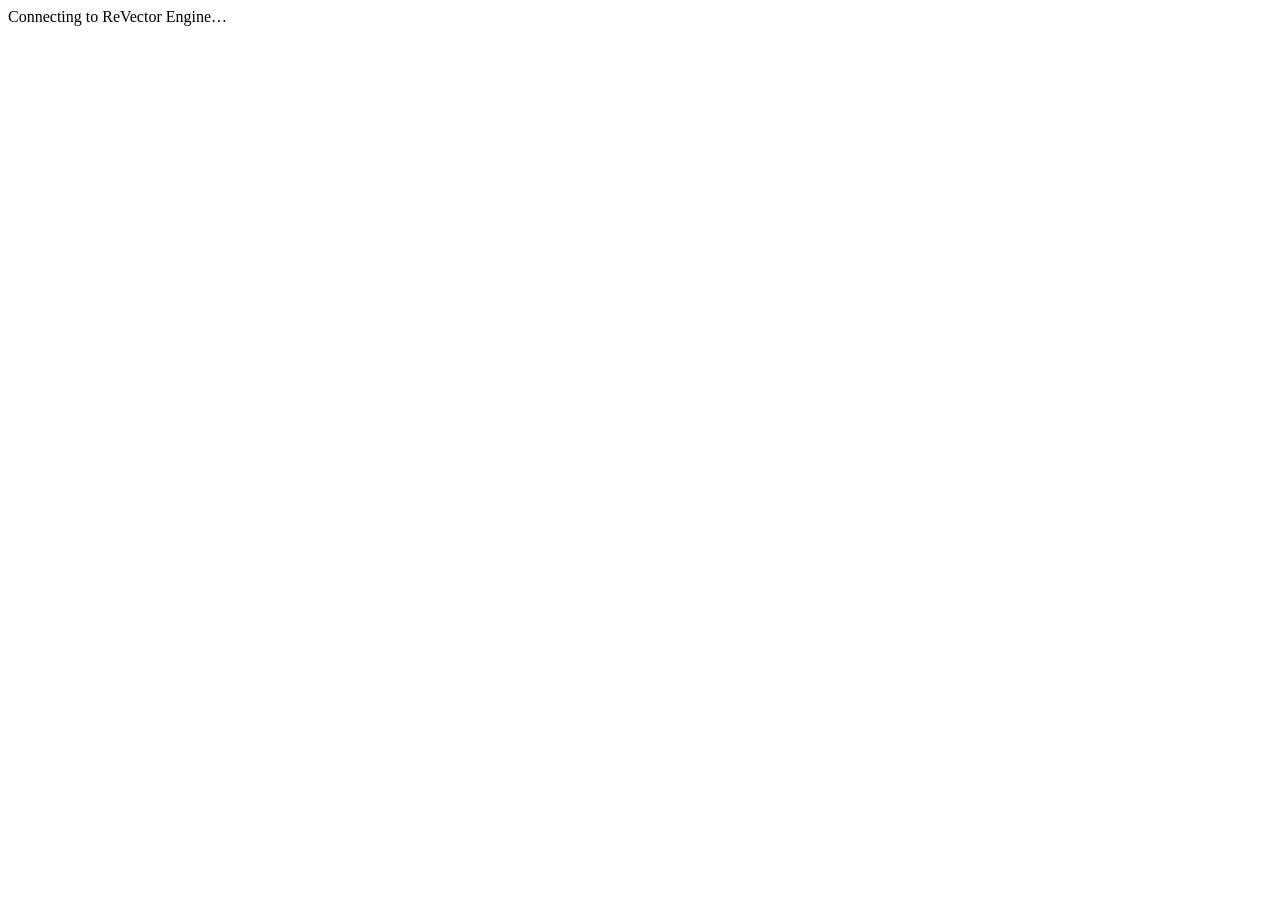
==== app/web/index.html @ 9478a1e2 "Add tested ReVector web workspace, deterministic engine and calibrated vector exports" ====
<!doctype html>
<html lang="en">
  <head>
    <meta charset="utf-8" />
    <meta name="viewport" content="width=device-width,initial-scale=1" />
    <meta name="theme-color" content="#6d3dee" />
    <title>ReVector — Production Workspace</title>
    <link rel="icon" href="/assets/mark.svg" type="image/svg+xml" />
    <link rel="stylesheet" href="/workspace.css" />
    <script type="module" src="/workspace.js"></script>
  </head>
  <body>
    <div id="app"><div class="boot">Connecting to ReVector Engine…</div></div>
    <input
      id="file-input"
      type="file"
      accept="image/jpeg,image/png,image/webp"
      hidden
    />
    <dialog id="report-dialog">
      <header>
        <h2>Vector validation report</h2>
        <button id="close-report" class="icon-button" aria-label="Close report">
          ×
        </button>
      </header>
      <div id="report-content"></div>
    </dialog>
    <div id="toast" role="status" aria-live="polite"></div>
  </body>
</html>
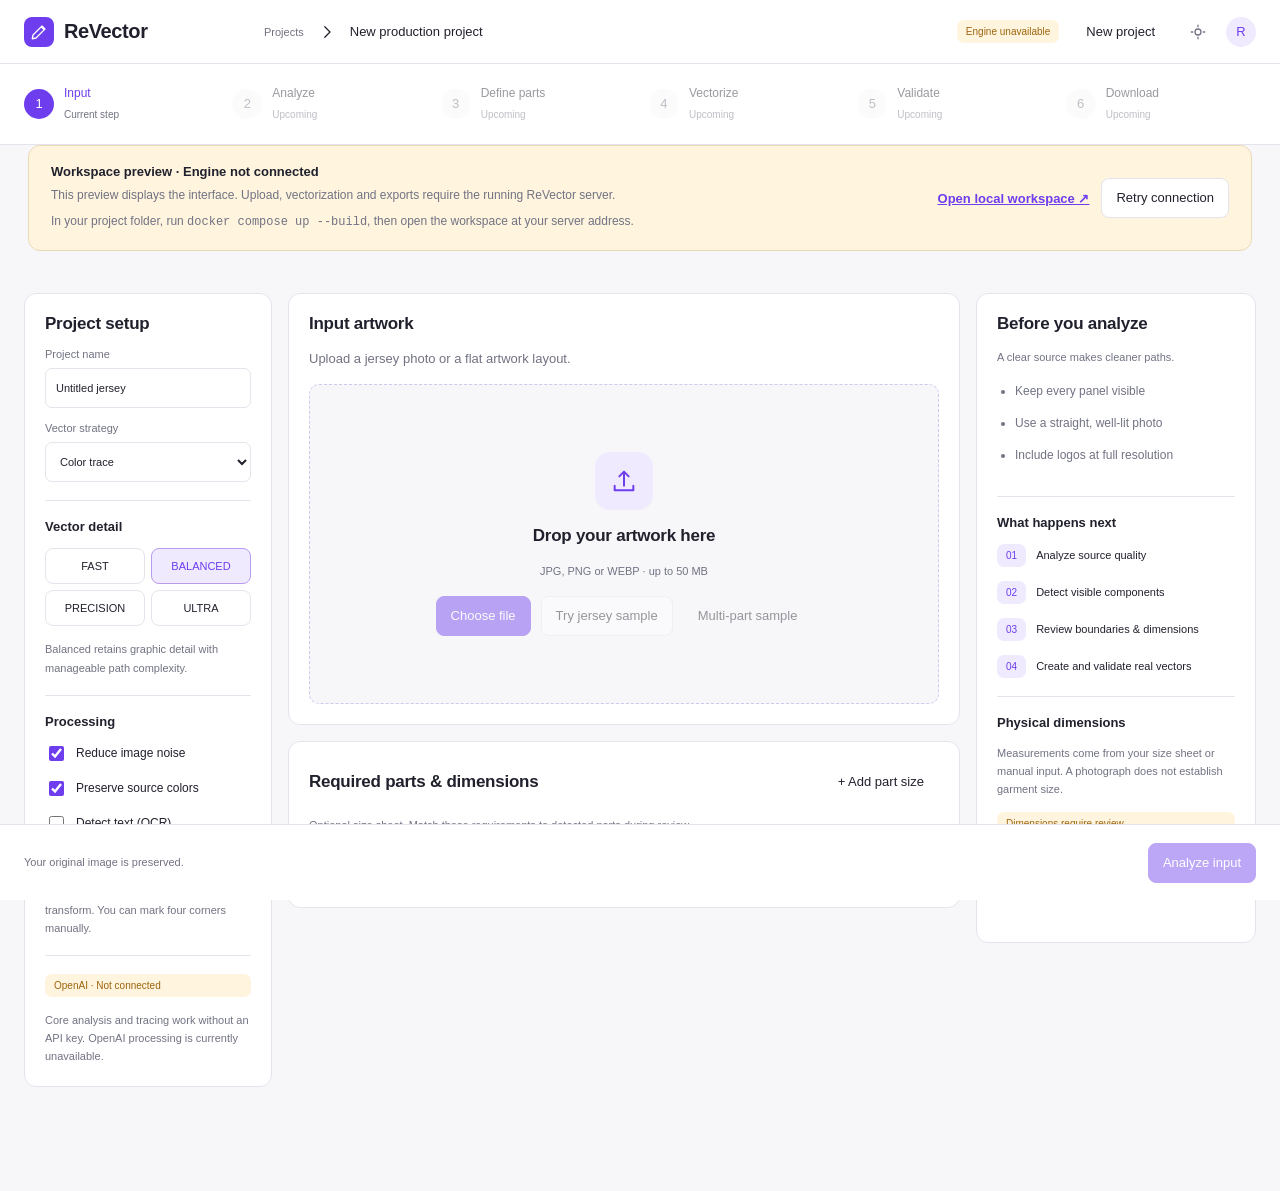
==== commit 015363c7: "Fix standalone HTML preview loading and engine connection recovery" ====
--- a/app/web/index.html
+++ b/app/web/index.html
@@ -5,12 +5,1125 @@
     <meta name="viewport" content="width=device-width,initial-scale=1" />
     <meta name="theme-color" content="#6d3dee" />
     <title>ReVector — Production Workspace</title>
-    <link rel="icon" href="/assets/mark.svg" type="image/svg+xml" />
-    <link rel="stylesheet" href="/workspace.css" />
-    <script type="module" src="/workspace.js"></script>
+    <link rel="icon" href="[data-uri]" type="image/svg+xml" />
+    <style>
+/* System fallback keeps the workspace functional without third-party network requests. */
+@font-face {
+  font-family: Inter;
+  src: local("Inter");
+  font-style: normal;
+  font-weight: 100 900;
+  font-display: swap;
+}
+
+:root {
+  --brand: #6d3dee;
+  --brand-soft: #f0eaff;
+  --ink: #20212d;
+  --muted: #717383;
+  --surface: #f7f7fa;
+  --canvas: #f0f0f5;
+  --border: #e4e4ed;
+  --green: #16815b;
+  --green-soft: #e8f6ee;
+  --amber: #9d650f;
+  --amber-soft: #fff4dd;
+  --red: #b9374b;
+}
+* {
+  box-sizing: border-box;
+}
+body {
+  margin: 0;
+  background: var(--surface);
+  color: var(--ink);
+  font-family: Inter, Arial, sans-serif;
+  font-size: 13px;
+}
+button,
+input,
+select {
+  font: inherit;
+}
+button {
+  cursor: pointer;
+}
+button:disabled {
+  opacity: 0.45;
+  cursor: not-allowed;
+}
+button:focus-visible,
+a:focus-visible,
+input:focus-visible,
+select:focus-visible {
+  outline: 3px solid #bea9f9;
+  outline-offset: 3px;
+}
+a {
+  color: var(--brand);
+}
+button {
+  border: 1px solid var(--border);
+  background: white;
+  border-radius: 8px;
+  padding: 10px 14px;
+  color: var(--ink);
+  line-height: 18px;
+  display: inline-flex;
+  align-items: center;
+  justify-content: center;
+  gap: 8px;
+  white-space: nowrap;
+}
+button:hover:not(:disabled) {
+  background: var(--surface);
+  border-color: #cfc8e0;
+}
+.primary {
+  background: var(--brand);
+  border-color: var(--brand);
+  color: white;
+}
+.primary:hover:not(:disabled) {
+  background: #5c30d5;
+  border-color: #5c30d5;
+}
+.quiet {
+  border-color: transparent;
+  background: transparent;
+}
+.danger {
+  color: var(--red);
+}
+.icon-button {
+  padding: 7px;
+  min-width: 32px;
+}
+.icon {
+  width: 18px;
+  height: 18px;
+  flex-shrink: 0;
+  vertical-align: middle;
+  fill: none;
+  stroke: currentColor;
+  stroke-width: 1.7;
+  stroke-linecap: round;
+  stroke-linejoin: round;
+}
+h1,
+h2,
+h3,
+p {
+  margin: 0;
+}
+h1 {
+  font-size: 20px;
+  font-weight: 650;
+  letter-spacing: -0.4px;
+}
+h2 {
+  font-size: 17px;
+  font-weight: 600;
+  letter-spacing: -0.25px;
+}
+h3 {
+  font-size: 13px;
+  font-weight: 600;
+}
+p {
+  line-height: 1.65;
+}
+.muted {
+  color: var(--muted);
+}
+.small {
+  font-size: 11px;
+}
+.row {
+  display: flex;
+  align-items: center;
+  gap: 10px;
+}
+.between {
+  justify-content: space-between;
+}
+.stack {
+  display: flex;
+  flex-direction: column;
+  gap: 14px;
+}
+.divider {
+  height: 1px;
+  background: var(--border);
+  margin: 4px 0;
+}
+.badge {
+  font-size: 10px;
+  font-weight: 500;
+  border-radius: 7px;
+  padding: 6px 9px;
+  display: inline-flex;
+  align-items: center;
+  gap: 5px;
+  white-space: nowrap;
+  background: var(--surface);
+  color: var(--muted);
+}
+.badge.purple {
+  background: var(--brand-soft);
+  color: var(--brand);
+}
+.badge.success {
+  background: var(--green-soft);
+  color: var(--green);
+}
+.badge.warning {
+  background: var(--amber-soft);
+  color: var(--amber);
+}
+.badge.error {
+  background: #fce8ec;
+  color: var(--red);
+}
+.topbar {
+  height: 64px;
+  background: white;
+  display: flex;
+  align-items: center;
+  gap: 20px;
+  padding: 0 24px;
+  border-bottom: 1px solid var(--border);
+}
+.brand {
+  display: flex;
+  align-items: center;
+  gap: 10px;
+  width: 220px;
+  flex-shrink: 0;
+}
+.brand-mark {
+  width: 30px;
+  height: 30px;
+  border-radius: 8px;
+  background: var(--brand);
+  color: white;
+  display: grid;
+  place-items: center;
+}
+.breadcrumb {
+  display: flex;
+  align-items: center;
+  gap: 14px;
+  min-width: 0;
+}
+.project-name {
+  font-weight: 500;
+  overflow: hidden;
+  text-overflow: ellipsis;
+  white-space: nowrap;
+}
+.topbar .right {
+  margin-left: auto;
+  display: flex;
+  gap: 12px;
+  align-items: center;
+}
+.avatar {
+  width: 30px;
+  height: 30px;
+  background: var(--brand-soft);
+  color: var(--brand);
+  border-radius: 50%;
+  display: grid;
+  place-items: center;
+}
+.stepper {
+  background: white;
+  display: grid;
+  grid-template-columns: repeat(6, 1fr);
+  gap: 18px;
+  padding: 20px 24px;
+  border-bottom: 1px solid var(--border);
+}
+.step {
+  display: flex;
+  align-items: center;
+  gap: 10px;
+  justify-content: flex-start;
+  text-align: left;
+  border: 0;
+  padding: 0;
+  border-radius: 0;
+  background: transparent;
+}
+.step:hover:not(:disabled) {
+  background: transparent;
+}
+.step-number {
+  width: 30px;
+  height: 30px;
+  border-radius: 50%;
+  background: var(--surface);
+  color: var(--muted);
+  display: grid;
+  place-items: center;
+  flex-shrink: 0;
+}
+.step.active .step-number,
+.step.complete .step-number {
+  background: var(--brand);
+  color: white;
+}
+.step.active strong {
+  color: var(--brand);
+}
+.step strong {
+  font-weight: 500;
+  font-size: 12px;
+}
+.step small {
+  display: block;
+  color: var(--muted);
+  font-size: 10px;
+  margin-top: 4px;
+}
+.workspace {
+  max-width: 1920px;
+  margin: auto;
+  padding: 24px;
+  display: grid;
+  grid-template-columns: 248px minmax(420px, 1fr) 280px;
+  gap: 16px;
+  align-items: start;
+  min-height: calc(100vh - 220px);
+  padding-bottom: 105px;
+}
+.card {
+  background: white;
+  border: 1px solid var(--border);
+  border-radius: 12px;
+  padding: 20px;
+}
+.sidebar,
+.inspector {
+  min-height: 650px;
+}
+.main-column {
+  min-width: 0;
+  display: flex;
+  flex-direction: column;
+  gap: 16px;
+}
+.sidebar label,
+.inspector label,
+.project-form label {
+  font-size: 11px;
+  display: flex;
+  flex-direction: column;
+  gap: 8px;
+  color: var(--muted);
+}
+input[type="text"],
+input[type="number"],
+select {
+  width: 100%;
+  height: 40px;
+  border: 1px solid var(--border);
+  border-radius: 7px;
+  padding: 0 10px;
+  background: white;
+  color: var(--ink);
+  min-width: 0;
+}
+input[type="checkbox"] {
+  accent-color: var(--brand);
+  width: 15px;
+  height: 15px;
+  flex-shrink: 0;
+}
+.checkbox {
+  display: flex !important;
+  flex-direction: row !important;
+  align-items: center;
+  gap: 9px !important;
+  color: var(--ink) !important;
+  font-size: 12px !important;
+}
+.two-fields {
+  display: grid;
+  grid-template-columns: 1fr 1fr;
+  gap: 12px;
+}
+.presets {
+  display: grid;
+  grid-template-columns: repeat(2, 1fr);
+  gap: 6px;
+}
+.presets button {
+  font-size: 11px;
+  padding: 8px;
+}
+.presets .selected,
+.tab.selected {
+  background: var(--brand-soft);
+  border-color: #b79bef;
+  color: var(--brand);
+}
+.full-width {
+  width: 100%;
+}
+.dropzone {
+  border: 1px dashed #d3c7ee;
+  border-radius: 10px;
+  background: var(--surface);
+  min-height: 320px;
+  display: flex;
+  flex-direction: column;
+  align-items: center;
+  justify-content: center;
+  gap: 16px;
+  padding: 25px;
+  text-align: center;
+}
+.dropzone.drag-over {
+  background: var(--brand-soft);
+  border-color: var(--brand);
+}
+.upload-icon {
+  height: 58px;
+  width: 58px;
+  background: var(--brand-soft);
+  color: var(--brand);
+  display: grid;
+  place-items: center;
+  border-radius: 15px;
+}
+.upload-icon .icon {
+  width: 28px;
+  height: 28px;
+}
+.source-thumbnail {
+  max-height: 245px;
+  max-width: 90%;
+  object-fit: contain;
+  border-radius: 6px;
+}
+.empty-image {
+  min-height: 300px;
+  display: flex;
+  flex-direction: column;
+  align-items: center;
+  justify-content: center;
+  color: var(--muted);
+  gap: 14px;
+}
+.analysis-grid {
+  display: grid;
+  grid-template-columns: repeat(4, 1fr);
+  gap: 12px;
+}
+.metric {
+  border: 1px solid var(--border);
+  border-radius: 8px;
+  padding: 14px;
+}
+.metric strong {
+  display: block;
+  font-size: 18px;
+  font-weight: 550;
+  margin-bottom: 5px;
+}
+.metric span {
+  font-size: 10px;
+  color: var(--muted);
+}
+.note {
+  background: var(--surface);
+  border-radius: 8px;
+  padding: 12px;
+  font-size: 11px;
+  color: var(--muted);
+  line-height: 1.65;
+}
+.note.warning {
+  background: var(--amber-soft);
+  color: var(--amber);
+}
+.note.error {
+  background: #fce8ec;
+  color: var(--red);
+}
+.parts-list {
+  display: flex;
+  flex-direction: column;
+  gap: 5px;
+}
+.part-row {
+  display: flex;
+  text-align: left;
+  justify-content: flex-start;
+  gap: 10px;
+  border: 1px solid transparent;
+  padding: 8px;
+  width: 100%;
+  border-radius: 8px;
+  min-height: 64px;
+  white-space: normal;
+}
+.part-row.active {
+  background: var(--brand-soft);
+  border-color: var(--brand-soft);
+}
+.part-row img {
+  width: 34px;
+  height: 46px;
+  object-fit: contain;
+}
+.part-row strong {
+  font-size: 12px;
+  font-weight: 500;
+  display: block;
+  line-height: 1.5;
+}
+.part-row.active strong {
+  color: var(--brand);
+}
+.part-row small {
+  display: block;
+  line-height: 1.6;
+  font-size: 10px;
+  color: var(--muted);
+}
+.part-row .confirmed {
+  color: var(--green);
+}
+.part-row .unconfirmed {
+  color: var(--amber);
+}
+.toolbar {
+  display: flex;
+  align-items: center;
+  justify-content: space-between;
+  gap: 12px;
+  flex-wrap: wrap;
+}
+.tabs {
+  display: flex;
+  gap: 5px;
+}
+.tab {
+  padding: 7px 12px;
+  font-size: 11px;
+}
+.canvas-viewport {
+  overflow: auto;
+  background: var(--canvas);
+  border-radius: 8px;
+  min-height: 380px;
+  position: relative;
+  padding: 18px;
+  display: grid;
+  place-items: center;
+}
+.artboard {
+  position: relative;
+  max-width: 100%;
+  margin: auto;
+}
+.artboard > img {
+  display: block;
+  width: 100%;
+  height: auto;
+  max-height: 490px;
+  object-fit: contain;
+}
+.artboard svg.overlay {
+  position: absolute;
+  inset: 0;
+  width: 100%;
+  height: 100%;
+  overflow: visible;
+}
+.boundary {
+  fill: transparent;
+  stroke: #926dff;
+  stroke-width: 2;
+  vector-effect: non-scaling-stroke;
+  cursor: pointer;
+}
+.boundary.selected {
+  fill: #6d3dee18;
+  stroke: var(--brand);
+  stroke-width: 2.5;
+}
+.boundary.confirmed {
+  stroke: #16815b;
+}
+.draw-mode {
+  cursor: crosshair;
+}
+.drawing-line {
+  fill: #6d3dee18;
+  stroke: #6d3dee;
+  stroke-width: 2;
+  vector-effect: non-scaling-stroke;
+}
+.draw-point {
+  fill: white;
+  stroke: #6d3dee;
+  stroke-width: 2;
+  vector-effect: non-scaling-stroke;
+}
+.compare-grid {
+  display: grid;
+  grid-template-columns: 1fr 1fr;
+  gap: 16px;
+}
+.preview-pane {
+  background: var(--surface);
+  border-radius: 8px;
+  padding: 14px;
+  display: flex;
+  flex-direction: column;
+  gap: 14px;
+}
+.preview-art {
+  height: 380px;
+  display: grid;
+  place-items: center;
+  overflow: auto;
+}
+.preview-art > img {
+  max-width: 100%;
+  max-height: 100%;
+  object-fit: contain;
+}
+.preview-art svg {
+  max-width: 100%;
+  max-height: 100%;
+  width: auto;
+  height: auto;
+  display: block;
+}
+.wide-preview .preview-art {
+  height: 490px;
+}
+.preview-art .editable-shape {
+  cursor: pointer;
+}
+.preview-art .editable-shape:hover {
+  filter: drop-shadow(0 0 2px #6d3dee);
+}
+.preview-art .selected-shape {
+  stroke: #ff2baa !important;
+  stroke-width: 1.1 !important;
+  vector-effect: non-scaling-stroke;
+}
+.swatches {
+  display: flex;
+  flex-wrap: wrap;
+  gap: 10px;
+  align-items: center;
+}
+.swatch {
+  width: 29px;
+  height: 29px;
+  border-radius: 7px;
+  display: block;
+  border: 1px solid #0001;
+  padding: 0;
+}
+.layer-row {
+  display: flex;
+  align-items: center;
+  gap: 10px;
+  min-height: 28px;
+  font-size: 11px;
+}
+.layer-row button {
+  border: 0;
+  padding: 4px;
+  background: transparent;
+}
+.layer-row .layer-count {
+  margin-left: auto;
+  color: var(--muted);
+  font-size: 10px;
+}
+.color-input {
+  width: 100%;
+  height: 40px;
+  border: 1px solid var(--border);
+  border-radius: 8px;
+  padding: 5px;
+  background: white;
+}
+.report-metrics {
+  display: flex;
+  flex-direction: column;
+  gap: 12px;
+}
+.report-metrics div {
+  display: flex;
+  justify-content: space-between;
+  gap: 8px;
+  font-size: 12px;
+}
+.report-metrics span {
+  color: var(--muted);
+}
+.validation-warning {
+  max-height: 140px;
+  overflow: auto;
+}
+.part-tiles {
+  display: flex;
+  overflow: auto;
+  gap: 12px;
+  padding-bottom: 8px;
+}
+.part-tile {
+  min-width: 140px;
+  max-width: 170px;
+  flex: 1;
+  border: 1px solid var(--border);
+  border-radius: 10px;
+  padding: 12px;
+  background: var(--surface);
+  display: flex;
+  flex-direction: column;
+  gap: 10px;
+}
+.part-tile.checked {
+  background: var(--brand-soft);
+  border-color: #b79bef;
+}
+.part-tile img {
+  height: 92px;
+  width: 100%;
+  object-fit: contain;
+}
+.part-tile label {
+  display: flex;
+  gap: 8px;
+  align-items: center;
+  font-size: 11px;
+  font-weight: 500;
+}
+.formats {
+  display: grid;
+  grid-template-columns: repeat(4, 1fr);
+  gap: 12px;
+}
+.format {
+  flex-direction: column;
+  align-items: flex-start;
+  gap: 5px;
+  min-height: 86px;
+  padding: 14px;
+}
+.format strong {
+  font-size: 18px;
+  font-weight: 600;
+}
+.format small {
+  font-size: 10px;
+  color: var(--muted);
+}
+.format.selected {
+  border-color: var(--brand);
+  background: var(--brand-soft);
+  color: var(--brand);
+}
+.file-table {
+  width: 100%;
+  border-collapse: collapse;
+}
+.file-table td {
+  padding: 12px 4px;
+  border-top: 1px solid var(--border);
+  font-size: 12px;
+}
+.file-table img {
+  height: 38px;
+  width: 30px;
+  object-fit: contain;
+}
+.file-table td:last-child {
+  text-align: right;
+}
+.bottom-bar {
+  background: white;
+  border-top: 1px solid var(--border);
+  position: fixed;
+  bottom: 0;
+  left: 0;
+  right: 0;
+  z-index: 20;
+  min-height: 76px;
+  padding: 16px 24px;
+  display: flex;
+  align-items: center;
+  gap: 14px;
+}
+.bottom-bar .actions {
+  margin-left: auto;
+  display: flex;
+  align-items: center;
+  gap: 12px;
+}
+.busy-banner {
+  background: var(--brand-soft);
+  color: var(--brand);
+  padding: 12px 24px;
+  display: flex;
+  align-items: center;
+  gap: 12px;
+}
+.spinner {
+  height: 16px;
+  width: 16px;
+  border-radius: 50%;
+  border: 2px solid #b69aee;
+  border-top-color: var(--brand);
+  animation: spin 1s linear infinite;
+}
+@keyframes spin {
+  to {
+    transform: rotate(360deg);
+  }
+}
+.boot {
+  padding: 80px;
+  text-align: center;
+  color: var(--muted);
+}
+#toast {
+  position: fixed;
+  top: 16px;
+  left: 50%;
+  transform: translate(-50%, -15px);
+  background: var(--ink);
+  color: white;
+  padding: 12px 20px;
+  border-radius: 9px;
+  z-index: 100;
+  opacity: 0;
+  pointer-events: none;
+  transition: 0.2s;
+  max-width: 90vw;
+  font-size: 12px;
+  box-shadow: 0 8px 30px #20212d25;
+}
+#toast.show {
+  opacity: 1;
+  transform: translate(-50%, 0);
+}
+dialog {
+  border: 1px solid var(--border);
+  border-radius: 14px;
+  padding: 24px;
+  width: min(700px, 92vw);
+  max-height: 85vh;
+  color: var(--ink);
+}
+dialog::backdrop {
+  background: #20212d66;
+}
+dialog header {
+  display: flex;
+  align-items: center;
+  justify-content: space-between;
+  margin-bottom: 20px;
+}
+dialog pre {
+  background: var(--surface);
+  padding: 16px;
+  overflow: auto;
+  max-height: 50vh;
+  font-size: 11px;
+  line-height: 1.6;
+}
+.tips li {
+  line-height: 1.7;
+  margin-bottom: 12px;
+}
+.tips {
+  padding-left: 18px;
+  margin: 0;
+  color: var(--muted);
+  font-size: 12px;
+}
+.nosource {
+  margin: 20px 0;
+}
+.requirements {
+  display: flex;
+  flex-direction: column;
+  gap: 10px;
+}
+.requirement {
+  display: grid;
+  grid-template-columns: 1.6fr 1fr 1fr 32px;
+  gap: 8px;
+  align-items: center;
+}
+.requirements-head {
+  font-size: 10px;
+  color: var(--muted);
+}
+.status-error {
+  padding: 12px 24px;
+  border-bottom: 1px solid #eed0d6;
+  background: #fce8ec;
+  color: var(--red);
+  display: flex;
+  gap: 12px;
+  align-items: center;
+  line-height: 1.6;
+}
+.status-error button {
+  margin-left: auto;
+}
+.comparison-caption {
+  font-size: 10px;
+  color: var(--muted);
+}
+.preview-art > img {
+  width: 100%;
+  height: 100%;
+  object-fit: contain;
+}
+@media (min-width: 1700px) {
+  .preview-art {
+    height: 470px;
+  }
+  .canvas-viewport {
+    min-height: 470px;
+  }
+}
+@media (max-width: 1180px) {
+  .workspace {
+    grid-template-columns: 210px minmax(360px, 1fr) 250px;
+    padding: 16px;
+    gap: 12px;
+    padding-bottom: 110px;
+  }
+  .card {
+    padding: 16px;
+  }
+  .brand {
+    width: 185px;
+  }
+  .topbar {
+    padding: 0 16px;
+  }
+  .stepper {
+    padding: 16px;
+  }
+  .formats {
+    grid-template-columns: 1fr 1fr;
+  }
+  .preview-art {
+    height: 300px;
+  }
+  .topbar .badge {
+    display: none;
+  }
+  .preview-pane {
+    padding: 10px;
+  }
+  .analysis-grid {
+    grid-template-columns: 1fr 1fr;
+  }
+  .requirement {
+    grid-template-columns: 1.5fr 1fr 1fr 30px;
+  }
+}
+@media (max-width: 980px) {
+  .workspace {
+    grid-template-columns: 190px minmax(320px, 1fr);
+  }
+  .inspector {
+    grid-column: 2;
+    min-height: 0;
+  }
+  .sidebar {
+    grid-row: span 2;
+    min-height: 650px;
+  }
+  .stepper {
+    gap: 8px;
+  }
+  .step strong {
+    font-size: 11px;
+  }
+  .step small {
+    display: none;
+  }
+  .step-number {
+    width: 26px;
+    height: 26px;
+  }
+  .topbar .breadcrumb > span:first-child,
+  .topbar .breadcrumb > .icon {
+    display: none;
+  }
+  .topbar .right .quiet {
+    display: none;
+  }
+}
+@media (max-width: 650px) {
+  .topbar {
+    height: 58px;
+    padding: 0 12px;
+    gap: 8px;
+  }
+  .brand {
+    width: auto;
+  }
+  .brand h1 {
+    font-size: 17px;
+  }
+  .breadcrumb {
+    max-width: 130px;
+  }
+  .project-name {
+    font-size: 11px;
+  }
+  .topbar .avatar {
+    display: none;
+  }
+  .stepper {
+    padding: 12px 8px;
+    gap: 3px;
+  }
+  .step {
+    flex-direction: column;
+    gap: 6px;
+    text-align: center;
+  }
+  .step strong {
+    font-size: 9px;
+  }
+  .workspace {
+    display: flex;
+    flex-direction: column;
+    padding: 12px;
+    padding-bottom: 135px;
+  }
+  .sidebar,
+  .inspector,
+  .main-column {
+    width: 100%;
+    min-height: 0;
+  }
+  .sidebar .parts-list {
+    display: flex;
+    flex-direction: row;
+    overflow: auto;
+  }
+  .part-row {
+    min-width: 150px;
+    max-width: 180px;
+  }
+  .sidebar .project-form {
+    display: grid;
+    grid-template-columns: 1fr 1fr;
+  }
+  .sidebar .settings-detail {
+    display: none;
+  }
+  .card {
+    padding: 16px;
+  }
+  .compare-grid {
+    grid-template-columns: 1fr;
+  }
+  .preview-art {
+    height: 320px;
+  }
+  .bottom-bar {
+    padding: 12px;
+    flex-direction: column;
+    align-items: stretch;
+    gap: 8px;
+  }
+  .bottom-bar .actions {
+    margin: 0;
+    justify-content: flex-end;
+  }
+  .bottom-bar .muted {
+    font-size: 10px;
+  }
+  .file-table .dimension-cell {
+    display: none;
+  }
+  .formats {
+    gap: 8px;
+  }
+  .requirement {
+    grid-template-columns: 1.4fr 1fr 1fr 26px;
+  }
+  .requirement input {
+    padding: 0 5px;
+  }
+  .busy-banner,
+  .status-error {
+    padding: 10px 12px;
+  }
+  .dropzone {
+    min-height: 260px;
+  }
+  .source-thumbnail {
+    max-height: 200px;
+  }
+}
+
+.connection-notice {
+  margin: 0 28px 18px;
+  padding: 18px 22px;
+  display: flex;
+  align-items: center;
+  justify-content: space-between;
+  gap: 20px;
+  background: var(--amber-soft);
+  border: 1px solid #ead9b5;
+  border-radius: 12px;
+}
+.connection-notice p {
+  margin: 7px 0 0;
+  color: var(--muted);
+  font-size: 12px;
+  line-height: 1.6;
+}
+.connection-actions {
+  display: flex;
+  gap: 12px;
+  flex-shrink: 0;
+  align-items: center;
+}
+.engine-link {
+  color: var(--brand);
+  font-weight: 600;
+  white-space: nowrap;
+}
+@media (max-width: 900px) {
+  .connection-notice {
+    margin: 0 12px 12px;
+    align-items: flex-start;
+    flex-direction: column;
+  }
+  .connection-actions {
+    flex-wrap: wrap;
+  }
+}
+
+</style>
+
   </head>
   <body>
-    <div id="app"><div class="boot">Connecting to ReVector Engine…</div></div>
+    <div id="app"><header class="topbar"><div class="brand"><span class="brand-mark"><svg class="icon" viewBox="0 0 24 24" aria-hidden="true"><path d="m4 16-1 5 5-1L20 8l-4-4L4 16Zm11-11 4 4"/></svg></span><h1>ReVector</h1></div><div class="breadcrumb"><span class="muted small">Projects</span><svg class="icon" viewBox="0 0 24 24" aria-hidden="true"><path d="m9 5 7 7-7 7"/></svg><span class="project-name">New production project</span></div><div class="right"><span class="badge warning">Engine unavailable</span><button class="quiet" data-action="new-project"  >New project</button><a class="icon-button muted" href="/docs" target="_blank" aria-label="API documentation"><svg class="icon" viewBox="0 0 24 24" aria-hidden="true"><path d="M12 8a4 4 0 1 0 0 8 4 4 0 0 0 0-8M3 12h2m14 0h2M12 3v2m0 14v2"/></svg></a><span class="avatar">R</span></div></header><nav class="stepper" aria-label="Processing workflow"><button class="step active" data-action="navigate" data-step="0" ><span class="step-number">1</span><span><strong>Input</strong><small>Current step</small></span></button><button class="step " data-action="navigate" data-step="1" disabled><span class="step-number">2</span><span><strong>Analyze</strong><small>Upcoming</small></span></button><button class="step " data-action="navigate" data-step="2" disabled><span class="step-number">3</span><span><strong>Define parts</strong><small>Upcoming</small></span></button><button class="step " data-action="navigate" data-step="3" disabled><span class="step-number">4</span><span><strong>Vectorize</strong><small>Upcoming</small></span></button><button class="step " data-action="navigate" data-step="4" disabled><span class="step-number">5</span><span><strong>Validate</strong><small>Upcoming</small></span></button><button class="step " data-action="navigate" data-step="5" disabled><span class="step-number">6</span><span><strong>Download</strong><small>Upcoming</small></span></button></nav><section class="connection-notice" role="status"><div><strong>Workspace preview · Engine not connected</strong><p>This preview displays the interface. Upload, vectorization and exports require the running ReVector server.</p><p>In your project folder, run <code>docker compose up --build</code>, then open the workspace at your server address.</p></div><div class="connection-actions"><a class="engine-link" href="http://localhost:8000/" target="_blank" rel="noopener">Open local workspace ↗</a><button class="" data-action="retry-connection"  >Retry connection</button></div></section><div class="workspace"><aside class="card sidebar stack"><h2>Project setup</h2><div class="project-form stack"><label>Project name<input name="project-name" type="text" value="Untitled jersey"  ></label><label>Vector strategy<select name="vector-mode" ><option value="color" selected>Color trace</option><option value="precision" >Precision shapes</option><option value="mono" >Single-color logo</option><option value="reconstruction" >Layer reconstruction</option></select></label></div><div class="divider"></div><h3>Vector detail</h3><div class="presets"><button class="" data-action="preset"  data-value="FAST">FAST</button><button class="selected" data-action="preset"  data-value="BALANCED">BALANCED</button><button class="" data-action="preset"  data-value="PRECISION">PRECISION</button><button class="" data-action="preset"  data-value="ULTRA">ULTRA</button></div><p class="small muted">Balanced retains graphic detail with manageable path complexity.</p><div class="settings-detail stack"><div class="divider"></div><h3>Processing</h3><label class="checkbox"><input type="checkbox" name="noise" checked >Reduce image noise</label><label class="checkbox"><input type="checkbox" name="colors" checked >Preserve source colors</label><label class="checkbox"><input type="checkbox" name="ocr"  >Detect text (OCR)</label><label class="checkbox"><input type="checkbox" name="perspective"  >Try automatic perspective</label><p class="small muted">Perspective correction records its transform. You can mark four corners manually.</p><div class="divider"></div><span class="badge warning">OpenAI · Not connected</span><p class="small muted">Core analysis and tracing work without an API key. OpenAI processing is currently unavailable.</p></div></aside><main class="main-column"><section class="card stack"><h2>Input artwork</h2><p class="muted">Upload a jersey photo or a flat artwork layout.</p><div class="dropzone" id="dropzone"><div class="upload-icon"><svg class="icon" viewBox="0 0 24 24" aria-hidden="true"><path d="M12 16V4m-4 4 4-4 4 4M4 16v4h16v-4"/></svg></div><h2>Drop your artwork here</h2><p class="small muted">JPG, PNG or WEBP · up to 50 MB</p><div class="row"><button class="primary" data-action="upload" disabled >Choose file</button><button class="" data-action="sample" disabled >Try jersey sample</button><button class="quiet" data-action="sample-layout" disabled >Multi-part sample</button></div></div></section><section class="card stack"><div class="row between"><h2>Required parts & dimensions</h2><button class="quiet" data-action="add-requirement"  >+ Add part size</button></div><p class="small muted">Optional size sheet. Match these requirements to detected parts during review.</p><div class="requirements"><div class="requirement requirements-head"><span>PART</span><span>WIDTH (mm)</span><span>HEIGHT (mm)</span><span></span></div><p class="muted small">No physical sizes supplied. Exports remain uncalibrated until you enter measurements.</p></div></section></main><aside class="card inspector stack"><h2>Before you analyze</h2><p class="small muted">A clear source makes cleaner paths.</p><ul class="tips"><li>Keep every panel visible</li><li>Use a straight, well-lit photo</li><li>Include logos at full resolution</li></ul><div class="divider"></div><h3>What happens next</h3><div class="row"><span class="badge purple">01</span><span class="small">Analyze source quality</span></div><div class="row"><span class="badge purple">02</span><span class="small">Detect visible components</span></div><div class="row"><span class="badge purple">03</span><span class="small">Review boundaries & dimensions</span></div><div class="row"><span class="badge purple">04</span><span class="small">Create and validate real vectors</span></div><div class="divider"></div><h3>Physical dimensions</h3><p class="small muted">Measurements come from your size sheet or manual input. A photograph does not establish garment size.</p><span class="badge warning">Dimensions require review</span><div class="divider"></div><a class="small" href="/docs" target="_blank" rel="noopener">Engine API documentation ↗</a></aside></div><footer class="bottom-bar"><p class="small muted">Your original image is preserved.</p><div class="actions"><button class="primary" data-action="analyze" disabled >Analyze input</button></div></footer></div>
     <input
       id="file-input"
       type="file"
@@ -26,6 +1139,971 @@
       </header>
       <div id="report-content"></div>
     </dialog>
+    <noscript>Enable JavaScript to use the ReVector workspace.</noscript>
     <div id="toast" role="status" aria-live="polite"></div>
-  </body>
+  <script>
+(() => {
+  // app/web/model.js
+  var API = "/api/revector";
+  var types = [
+    "unknown",
+    "front_body",
+    "back_body",
+    "left_sleeve",
+    "right_sleeve",
+    "front_collar",
+    "back_collar",
+    "left_shoulder",
+    "right_shoulder",
+    "left_cuff",
+    "right_cuff",
+    "trim",
+    "other_part"
+  ];
+  var stages = [
+    "Input",
+    "Analyze",
+    "Define parts",
+    "Vectorize",
+    "Validate",
+    "Download"
+  ];
+  var state = {
+    project: null,
+    selected: null,
+    step: 0,
+    preset: "BALANCED",
+    mode: "color",
+    view: "compare",
+    busy: false,
+    job: null,
+    operation: "",
+    error: null,
+    health: null,
+    connecting: true,
+    selectedExports: /* @__PURE__ */ new Set(),
+    format: "svg",
+    draw: null,
+    points: [],
+    cancel: false,
+    requirements: [],
+    layers: [],
+    shape: null,
+    editSvg: null
+  };
+  var app = document.querySelector("#app");
+  var escape = (s) => String(s ?? "").replace(
+    /[&<>"']/g,
+    (c) => ({ "&": "&amp;", "<": "&lt;", ">": "&gt;", '"': "&quot;", "'": "&#39;" })[c]
+  );
+  var label = (s) => s.replaceAll("_", " ").replace(/\b\w/g, (c) => c.toUpperCase());
+  var iconPaths = {
+    pen: "m4 16-1 5 5-1L20 8l-4-4L4 16Zm11-11 4 4",
+    upload: "M12 16V4m-4 4 4-4 4 4M4 16v4h16v-4",
+    download: "M12 4v12m-4-4 4 4 4-4M4 18v3h16v-3",
+    check: "m5 12 4 4 10-10",
+    chevron: "m9 5 7 7-7 7",
+    eye: "M2 12s4-7 10-7 10 7 10 7-4 7-10 7S2 12 2 12Zm10-3a3 3 0 1 0 0 6 3 3 0 0 0 0-6",
+    layers: "M12 3 2 8l10 5 10-5-10-5ZM2 12l10 5 10-5M2 16l10 5 10-5",
+    plus: "M12 4v16M4 12h16",
+    ruler: "M3 5h18v14H3V5Zm4 0v6m5-6v4m5-4v6",
+    settings: "M12 8a4 4 0 1 0 0 8 4 4 0 0 0 0-8M3 12h2m14 0h2M12 3v2m0 14v2"
+  };
+  var icon = (name) => `<svg class="icon" viewBox="0 0 24 24" aria-hidden="true"><path d="${iconPaths[name] || iconPaths.layers}"/></svg>`;
+  var badge = (text, tone = "") => `<span class="badge ${tone}">${escape(text)}</span>`;
+  var btn = (text, action, tone = "", disabled = false, extra = "") => `<button class="${tone}" data-action="${action}" ${state.busy || disabled ? "disabled" : ""} ${extra}>${text}</button>`;
+  var field = (title, name, value, type = "text", extra = "") => `<label>${escape(title)}<input name="${name}" type="${type}" value="${escape(value)}" ${extra} ${state.busy ? "disabled" : ""}></label>`;
+  var checkbox = (title, name, checked, disabled = false) => `<label class="checkbox"><input type="checkbox" name="${name}" ${checked ? "checked" : ""} ${state.busy || disabled ? "disabled" : ""}>${escape(title)}</label>`;
+  var part = () => state.project?.parts.find((p) => p.part_id === state.selected);
+  var ready = () => state.project?.true_vector_ready === true;
+  function artifact(key) {
+    if (!key || !state.project) return "";
+    const prefix = `projects/${state.project.project_id}/`;
+    if (!key.startsWith(prefix)) return "";
+    return `${API}/projects/${encodeURIComponent(state.project.project_id)}/artifacts/${key.slice(prefix.length).split("/").map(encodeURIComponent).join("/")}?v=${encodeURIComponent(state.project.updated_at)}`;
+  }
+  var picture = (key, alt, cls = "") => key ? `<img class="${cls}" src="${artifact(key)}" alt="${escape(alt)}">` : "";
+  var dimensions = (p) => p.physical_width_mm ? `${p.physical_width_mm} \xD7 ${p.physical_height_mm} mm` : `${p.bbox[2]} \xD7 ${p.bbox[3]} px \xB7 uncalibrated`;
+  function toast(message) {
+    const t = document.querySelector("#toast");
+    t.textContent = message;
+    t.classList.add("show");
+    clearTimeout(toast.timer);
+    toast.timer = setTimeout(() => t.classList.remove("show"), 4500);
+  }
+
+  // app/web/views.js
+  function highestStep() {
+    const p = state.project;
+    if (!p?.source_file) return 0;
+    if (ready()) return 5;
+    if (p.master_svg) return 4;
+    if (p.parts.some((p2) => p2.vector)) return 3;
+    if (p.parts.length) return 2;
+    if (Object.keys(p.analysis).length) return 1;
+    return 0;
+  }
+  function settingsPanel() {
+    const p = state.project;
+    return `<aside class="card sidebar stack"><h2>Project setup</h2><div class="project-form stack">${field("Project name", "project-name", p?.name || state.projectName || "Untitled jersey")}<label>Vector strategy<select name="vector-mode" ${state.busy ? "disabled" : ""}>${[
+      ["color", "Color trace"],
+      ["precision", "Precision shapes"],
+      ["mono", "Single-color logo"],
+      ["reconstruction", "Layer reconstruction"]
+    ].map(
+      ([v, t]) => `<option value="${v}" ${state.mode === v ? "selected" : ""}>${t}</option>`
+    ).join(
+      ""
+    )}</select></label></div><div class="divider"></div><h3>Vector detail</h3><div class="presets">${["FAST", "BALANCED", "PRECISION", "ULTRA"].map((preset) => btn(label(preset), "preset", state.preset === preset ? "selected" : "", false, `data-value="${preset}"`)).join("")}</div><p class="small muted">Balanced retains graphic detail with manageable path complexity.</p><div class="settings-detail stack"><div class="divider"></div><h3>Processing</h3>${checkbox("Reduce image noise", "noise", p?.settings.noise_reduction ?? true)}${checkbox("Preserve source colors", "colors", p?.settings.preserve_original_colors ?? true)}${checkbox("Detect text (OCR)", "ocr", p?.settings.ocr ?? false)}${checkbox("Try automatic perspective", "perspective", state.autoGeometry || false)}<p class="small muted">Perspective correction records its transform. You can mark four corners manually.</p><div class="divider"></div>${badge("OpenAI \xB7 Not connected", "warning")}<p class="small muted">Core analysis and tracing work without an API key. OpenAI processing is currently unavailable.</p></div></aside>`;
+  }
+  function partsPanel() {
+    const p = state.project;
+    return `<aside class="card sidebar stack"><div class="row between"><h2>Production parts</h2>${badge(p.parts.length)}</div><p class="small muted">${state.step === 5 ? "Select parts in the download panel." : "Review names, boundaries and sizes."}</p><div class="divider"></div><div class="parts-list">${p.parts.map((pp) => `<button class="part-row ${pp.part_id === state.selected ? "active" : ""}" data-action="select-part" data-id="${pp.part_id}" ${state.busy ? "disabled" : ""}>${picture(pp.corrected_crop, pp.name)}<span><strong>${escape(pp.name)}</strong><small>${escape(dimensions(pp))}</small><small class="${pp.confirmed ? "confirmed" : "unconfirmed"}">${pp.confirmed ? "Confirmed" : "Needs review"}</small></span></button>`).join("") || '<p class="muted">No parts detected yet.</p>'}</div><div class="divider"></div>${btn(icon("plus") + " Add part", "draw-add", "quiet full-width", !p.corrected_image)}${btn(icon("ruler") + " Correct geometry", "geometry", "quiet full-width", !Object.keys(p.analysis).length)}<p class="small muted">Unknown pieces need a name and category from you. No missing panels are invented.</p></aside>`;
+  }
+  function requirements() {
+    return `<section class="card stack"><div class="row between"><h2>Required parts & dimensions</h2>${btn("+ Add part size", "add-requirement", "quiet", !!state.project?.source_file)}</div><p class="small muted">Optional size sheet. Match these requirements to detected parts during review.</p><div class="requirements"><div class="requirement requirements-head"><span>PART</span><span>WIDTH (mm)</span><span>HEIGHT (mm)</span><span></span></div>${state.requirements.map((r, i) => `<div class="requirement" data-index="${i}"><input name="req-name" aria-label="Required part name" placeholder="e.g. Front body" value="${escape(r.name)}"><input name="req-width" aria-label="Required width in mm" type="number" min="1" max="10000" placeholder="\u2014" value="${escape(r.width_mm)}"><input name="req-height" aria-label="Required height in mm" type="number" min="1" max="10000" placeholder="\u2014" value="${escape(r.height_mm)}">${btn("\xD7", "remove-requirement", "icon-button", !!state.project?.source_file, `data-index="${i}" aria-label="Remove size requirement"`)}</div>`).join("") || '<p class="muted small">No physical sizes supplied. Exports remain uncalibrated until you enter measurements.</p>'}</div></section>`;
+  }
+  function inputMain() {
+    return `<main class="main-column"><section class="card stack"><h2>Input artwork</h2><p class="muted">Upload a jersey photo or a flat artwork layout.</p><div class="dropzone" id="dropzone">${state.project?.thumbnail ? picture(state.project.thumbnail, "Uploaded artwork", "source-thumbnail") : `<div class="upload-icon">${icon("upload")}</div>`}<h2>${state.project?.source_file ? "Source uploaded" : "Drop your artwork here"}</h2><p class="small muted">JPG, PNG or WEBP \xB7 up to 50 MB</p><div class="row">${btn(state.project?.source_file ? "Replace image" : "Choose file", "upload", "primary", !state.health)}${btn("Try jersey sample", "sample", "", !state.health)}${btn("Multi-part sample", "sample-layout", "quiet", !state.health)}</div>${state.project?.source_file ? `<p class="small muted">${state.project.source_metadata.normalized_dimensions?.join(" \xD7 ")} px \xB7 original preserved</p>` : ""}</div></section>${requirements()}</main>`;
+  }
+  function analysisMain() {
+    const q = state.project?.analysis;
+    return `<main class="main-column"><section class="card stack"><div class="row between"><h2>Source analysis</h2>${badge(q?.quality ? "Measured diagnostics" : "Ready to analyze", "purple")}</div><div class="canvas-viewport">${picture(state.project.working_image, "Normalized original artwork")}</div>${q?.quality ? `<div class="analysis-grid">${[
+      ["Resolution", `${q.resolution.width} \xD7 ${q.resolution.height}`],
+      ["Sharpness", q.quality.sharpness_laplacian_variance.toFixed(1)],
+      ["Brightness", (q.quality.brightness * 100).toFixed(1) + "%"],
+      ["Noise estimate", q.quality.noise_score.toFixed(3)]
+    ].map(
+      ([k, v]) => `<div class="metric"><strong>${escape(v)}</strong><span>${k}</span></div>`
+    ).join(
+      ""
+    )}</div><div class="note ${q.quality.lighting_issue || q.quality.perspective_issue ? "warning" : ""}">${q.quality.perspective_issue ? "Possible perspective distortion. " : ""}${q.quality.lighting_issue ? "Possible uneven lighting. " : ""}These are CV heuristics; white and black graphic areas can trigger lighting flags.</div>` : ""}</section></main>`;
+  }
+  function correctedSize() {
+    return state.project.geometry.output_dimensions || state.project.source_metadata.normalized_dimensions || [1, 1];
+  }
+  function definitionMain() {
+    const p = state.project, [w, h] = correctedSize();
+    const drawing = !!state.draw;
+    return `<main class="main-column"><section class="card stack"><div class="toolbar"><div class="row"><h2>Detected layout</h2>${badge(`${p.parts.length} parts`, "purple")}</div><div class="tabs">${btn("Original", "view-original", "tab", drawing)}${btn("Boundaries", "view-boundaries", "tab selected", drawing)}</div></div><div class="canvas-viewport"><div class="artboard ${drawing ? "draw-mode" : ""}" style="width:${Math.min(w, 760)}px"><img src="${artifact(state.originalView ? p.working_image : p.corrected_image)}" alt="Corrected source and detected part boundaries"><svg class="overlay" id="boundary-canvas" viewBox="0 0 ${w} ${h}" preserveAspectRatio="none">${!drawing && !state.originalView ? p.parts.map((pp) => pp.polygon?.length ? `<polygon class="boundary ${pp.part_id === state.selected ? "selected" : ""} ${pp.confirmed ? "confirmed" : ""}" data-id="${pp.part_id}" points="${pp.polygon.map((q) => q.join(",")).join(" ")}"/>` : `<rect class="boundary ${pp.part_id === state.selected ? "selected" : ""} ${pp.confirmed ? "confirmed" : ""}" data-id="${pp.part_id}" x="${pp.bbox[0]}" y="${pp.bbox[1]}" width="${pp.bbox[2]}" height="${pp.bbox[3]}"/>`).join("") : ""}${drawing ? drawingMarkup() : ""}</svg></div></div><div class="toolbar"><div class="row">${btn(icon("pen") + (drawing ? "Cancel drawing" : "Redraw selected boundary"), drawing ? "cancel-draw" : "draw-update", "", !part() || part()?.locked)}${drawing ? btn("Save boundary", "save-draw", "primary", state.points.length < (state.draw === "geometry" ? 4 : 3)) : btn("Remove part", "remove-part", "quiet danger", !part() || part()?.locked)}</div><span class="small muted">${drawing ? "Click points on the image \xB7 " + state.points.length + " points" : "Corrected source coordinates"}</span></div>${drawing ? `<p class="note">${state.draw === "geometry" ? "Mark four corners clockwise, starting at the top-left. This replaces existing segmentation." : "Click around the part boundary, then save. At least three points are required."}</p>` : ""}</section><section class="card stack"><div class="row between"><h3>${p.parts.filter((pp) => !pp.confirmed).length} parts need confirmation</h3>${badge("Human review required", "warning")}</div><p class="small muted">Check the outlines, assign each category and enter your production dimensions before tracing.</p></section></main>`;
+  }
+  function drawingMarkup() {
+    return `<polyline class="drawing-line" points="${state.points.map((p) => p.join(",")).join(" ")}"/>${state.points.map(([x, y]) => `<circle class="draw-point" cx="${x}" cy="${y}" r="${Math.max(...correctedSize()) * 6e-3}"/>`).join("")}`;
+  }
+  function reviewMain() {
+    const p = state.project, pp = part(), paths = state.view === "paths";
+    const vectorKey = pp && pp.cache.optimize && p.master_svg ? `projects/${p.project_id}/vectors/${pp.part_id}.svg` : null;
+    const fallback = p.previews.vector_render || pp?.vector;
+    const original = pp?.clean_reference || pp?.corrected_crop || p.previews.reference;
+    return `<main class="main-column"><section class="card stack"><div class="toolbar"><div class="row"><h2>${escape(pp?.name || "Vector review")}</h2>${badge(ready() ? "True Vector validated" : "Validation pending", ready() ? "success" : "warning")}</div><div class="tabs">${["compare", "vector", "paths"].map((v) => btn(label(v), "review-view", "tab " + (state.view === v ? "selected" : ""), false, `data-view="${v}"`)).join("")}</div></div><div class="${state.view === "compare" ? "compare-grid" : "wide-preview"}">${state.view === "compare" ? `<div class="preview-pane"><div class="row between"><span>Clean raster reference</span>${badge("Raster")}</div><div class="preview-art">${picture(original, "Clean raster reference")}</div></div>` : ""}<div class="preview-pane"><div class="row between"><span>${paths ? "Vector paths" : "Reconstructed artwork"}</span>${badge(paths ? "Path view" : "Editable objects", "purple")}</div><div class="preview-art" id="vector-art">${paths ? picture(p.previews.vector_view, "Diagnostic vector paths") : vectorKey ? picture(vectorKey, "Composed editable vector part") : picture(fallback, "Vector preview")}</div></div></div><div class="toolbar"><p class="comparison-caption">${paths ? "Diagnostic view shows the master paths and cut geometry." : "Click a vector shape to inspect or change its solid fill."}</p>${btn("Rerun selected part", "rerun", "quiet", !pp)}</div></section><section class="card stack"><div class="row between"><h3>Artwork colors</h3><span class="small muted">${pp?.palette.length || 0} palette colors</span></div><div class="swatches">${(pp?.palette || []).slice(0, 24).map(
+      (c) => `<button class="swatch" style="background:${/^#[0-9a-f]{6}$/i.test(c.hex) ? c.hex : "#ddd"}" data-action="palette" data-color="${escape(c.hex)}" title="${escape(c.hex)}" aria-label="Use palette color ${escape(c.hex)}"></button>`
+    ).join("") || '<span class="muted small">Colors appear after reconstruction.</span>'}</div>${p.validation?.visual_comparison ? `<p class="small muted">Visual comparison SSIM: ${Number(p.validation.visual_comparison.ssim ?? 0).toFixed(3)} \xB7 advisory, not a pixel-perfect guarantee.</p>` : ""}</section></main>`;
+  }
+  function downloadsMain() {
+    const p = state.project;
+    return `<main class="main-column"><section class="card stack"><div class="row between"><h2>Choose parts to download</h2>${btn(state.selectedExports.size === p.parts.length ? "Deselect all" : "Select all", "select-all", "quiet")}</div><p class="muted small">Download a single part, selected parts, or the complete project.</p><div class="part-tiles">${p.parts.map((pp) => `<div class="part-tile ${state.selectedExports.has(pp.part_id) ? "checked" : ""}"><label><input type="checkbox" name="export-part" value="${pp.part_id}" ${state.selectedExports.has(pp.part_id) ? "checked" : ""} ${state.busy ? "disabled" : ""}>${escape(pp.name)}</label>${picture(`projects/${p.project_id}/vectors/${pp.part_id}.svg`, pp.name)}<small class="muted">${escape(dimensions(pp))}</small>${badge("Validated", "success")}</div>`).join("")}</div></section><section class="card stack"><h2>Download format</h2><div class="formats">${[
+      ["svg", "Editable master"],
+      ["eps", "Vector production"],
+      ["pdf", "Editable vector PDF"],
+      ["ai", "Illustrator required"]
+    ].map(
+      ([f, s]) => btn(
+        `<strong>${f.toUpperCase()}</strong><small>${s}</small>`,
+        "format",
+        "format " + (state.format === f ? "selected" : ""),
+        f === "ai" || ["eps", "pdf"].includes(f) && !state.health?.dependencies.inkscape,
+        `data-format="${f}" ${f === "ai" ? 'title="Native AI requires Adobe Illustrator automation"' : ""}`
+      )
+    ).join(
+      ""
+    )}</div><p class="small muted">SVG, EPS and vector PDF open in Illustrator. Native .AI export requires Illustrator automation.</p></section><section class="card stack"><h2>Individual downloads</h2><table class="file-table"><tbody>${p.parts.map((pp) => `<tr><td>${picture(pp.corrected_crop, pp.name)}</td><td>${escape(pp.name)}</td><td class="muted dimension-cell">${escape(dimensions(pp))}</td><td>${btn(icon("download") + " " + state.format.toUpperCase(), "download-part", "", !ready(), `data-id="${pp.part_id}"`)}</td></tr>`).join("")}</tbody></table></section></main>`;
+  }
+  function inputInspector() {
+    return `<aside class="card inspector stack"><h2>Before you analyze</h2><p class="small muted">A clear source makes cleaner paths.</p><ul class="tips"><li>Keep every panel visible</li><li>Use a straight, well-lit photo</li><li>Include logos at full resolution</li></ul><div class="divider"></div><h3>What happens next</h3>${["Analyze source quality", "Detect visible components", "Review boundaries & dimensions", "Create and validate real vectors"].map((s, i) => `<div class="row"><span class="badge purple">0${i + 1}</span><span class="small">${s}</span></div>`).join("")}<div class="divider"></div><h3>Physical dimensions</h3><p class="small muted">Measurements come from your size sheet or manual input. A photograph does not establish garment size.</p>${badge("Dimensions require review", "warning")}<div class="divider"></div><a class="small" href="/docs" target="_blank" rel="noopener">Engine API documentation \u2197</a></aside>`;
+  }
+  function partInspector() {
+    const pp = part(), p = state.project;
+    if (!pp) return inputInspector();
+    return `<aside class="card inspector stack"><div class="row between"><h2>Selected part</h2>${badge(pp.confirmed ? "Confirmed" : "Needs review", pp.confirmed ? "success" : "warning")}</div><form id="part-form" class="stack">${field("Part name", "part-name", pp.name, "text", 'maxlength="120" required')}<label>Category<select name="part-type" ${state.busy || pp.locked ? "disabled" : ""}>${types.map((t) => `<option value="${t}" ${pp.type === t ? "selected" : ""}>${label(t)}</option>`).join("")}</select></label>${p.production_specifications?.length ? `<label>Apply size requirement<select name="size-requirement"><option value="">Choose a part from your size sheet</option>${p.production_specifications.map((r, i) => `<option value="${i}">${escape(r.name)} \xB7 ${r.width_mm} \xD7 ${r.height_mm} mm</option>`).join("")}</select></label>` : ""}<div class="divider"></div><h3>Production dimensions</h3><div class="two-fields">${field("Width (mm)", "part-width", pp.physical_width_mm || "", "number", 'min="0.1" max="10000" step="0.1"')}${field("Height (mm)", "part-height", pp.physical_height_mm || "", "number", 'min="0.1" max="10000" step="0.1"')}</div>${checkbox("Keep artwork aspect ratio", "aspect-lock", true)}<div class="two-fields">${field("Bleed (mm)", "part-bleed", pp.bleed_mm, "number", 'min="0" max="100" step="0.1"')}${field("Safe zone (mm)", "part-safe", pp.safe_zone_mm, "number", 'min="0" max="100" step="0.1"')}</div><p class="small muted">Individual exports use these dimensions. Leave both blank for pixel units.</p>${pp.locked ? badge("Part locked", "warning") : btn("Save & confirm part", "save-part", "primary full-width")}<div class="row">${btn(pp.locked ? "Unlock part" : "Lock part", "lock", "quiet full-width")}</div></form><div class="divider"></div>${btn(icon("pen") + " Redraw boundary", "draw-update", "", pp.locked)}<p class="small muted">Boundary edits rerun only this part. Review sizing before production.</p></aside>`;
+  }
+  function validationInspector() {
+    const v = state.project.validation, pp = part();
+    return `<aside class="card inspector stack"><h2>Layers / ${escape(pp?.name || "Artwork")}</h2><div id="layer-list" class="stack" style="gap:3px"><p class="small muted">${state.layers.length ? "" : "Layers load from the real composed SVG."}</p>${state.layers.map((l) => `<div class="layer-row">${btn(icon("eye"), "toggle-layer", "icon-button", false, `data-id="${escape(l.id)}" aria-label="Toggle ${escape(l.name)} visibility"`)}<span>${escape(l.name)}</span><span class="layer-count">${l.count}</span></div>`).join("")}</div><div class="divider"></div><h3>Selected shape</h3><p class="small muted" id="shape-label">${escape(state.shape || "Click a shape in the vector preview.")}</p><input type="color" class="color-input" id="shape-color" aria-label="Selected shape fill" value="#6d3dee" ${!state.shape || state.busy ? "disabled" : ""}>${btn("Apply color & revalidate", "apply-fill", "full-width", !state.shape)}<div class="divider"></div><div class="row between"><h3>Validation</h3>${badge(v ? ready() ? "PASS" : "FAILED" : "Pending", v ? ready() ? "success" : "error" : "warning")}</div><div class="report-metrics">${[
+      ["Embedded rasters", v?.embedded_rasters],
+      ["Vector paths", v?.path_count],
+      ["Groups", v?.group_count],
+      ["Anchor points", v?.total_anchor_count]
+    ].map(
+      ([k, val]) => `<div><span>${k}</span><strong>${val === void 0 ? "\u2014" : Number(val).toLocaleString()}</strong></div>`
+    ).join(
+      ""
+    )}</div><div class="divider"></div><h3>Illustrator compatibility</h3>${badge(v?.illustrator_compatibility?.replaceAll("_", " ") || "Not validated", v?.illustrator_compatibility === "PASS" ? "success" : v?.illustrator_compatibility === "FAIL" ? "error" : "warning")}<p class="small muted">Standard SVG checks; actual Illustrator appearance and print sizes need review.</p>${btn("View validation report", "report", "quiet full-width", !v)}${v?.warnings?.length ? `<p class="note warning validation-warning">${v.warnings.map(escape).join("<br>")}</p>` : ""}</aside>`;
+  }
+  function exportInspector() {
+    const p = state.project;
+    const n = state.selectedExports.size;
+    return `<aside class="card inspector stack"><h2>Production pack</h2>${badge(ready() ? "True Vector validated" : "Validation required", ready() ? "success" : "warning")}<strong>${escape(p.name)}</strong><p class="small muted">${n} selected parts \xB7 ${state.format.toUpperCase()}</p><div class="divider"></div><h3>Included in ZIP</h3><p class="small muted">\u2022 Individual vector files<br>\u2022 Available master exports<br>\u2022 Reference & vector previews<br>\u2022 Palette and project metadata<br>\u2022 Validation report</p><div class="divider"></div><h2 style="color:var(--brand)">${state.format.toUpperCase()}</h2><p class="small muted">Real paths, separate groups and editable objects.</p>${btn(icon("download") + " Selected parts ZIP", "download-selected", "", !ready() || !n)}${btn(icon("download") + " Download full ZIP", "download-zip", "primary", !ready())}${btn("Download master " + state.format.toUpperCase(), "download-master", "quiet", !ready())}<div class="divider"></div><h3>Illustrator handoff</h3><p class="small muted">Individual part files carry their supplied sizes. The master preserves the source layout and its project calibration.</p>${badge(p.parts.every((p2) => p2.physical_width_mm) ? "Part sizes calibrated" : "Some sizes uncalibrated", p.parts.every((p2) => p2.physical_width_mm) ? "success" : "warning")}</aside>`;
+  }
+  function footer() {
+    const max = highestStep(), p = state.project;
+    let title = "Your original image is preserved.", cta = "Analyze input", action = "analyze", disabled = !p?.source_file;
+    if (state.step === 1) {
+      title = "Review quality, then correct geometry and detect parts.";
+      cta = "Detect parts";
+      action = "detect";
+      disabled = !p?.analysis?.quality;
+    }
+    if (state.step === 2) {
+      title = "Confirm each boundary and provide physical sizes if required.";
+      cta = "Vectorize confirmed parts";
+      action = "vectorize";
+      disabled = !p?.parts.length || p.parts.some((p2) => !p2.confirmed) || !!state.draw;
+    }
+    if (state.step === 3 || state.step === 4) {
+      title = "Validate XML integrity and render the current vector before export.";
+      cta = ready() ? "Continue to download" : "Validate vectors";
+      action = ready() ? "downloads" : "validate";
+      disabled = !p?.master_svg;
+    }
+    if (state.step === 5) {
+      title = "Only validated vectors can be exported.";
+      cta = "Download full ZIP";
+      action = "download-zip";
+      disabled = !ready();
+    }
+    return `<footer class="bottom-bar"><p class="small muted">${title}</p><div class="actions">${state.busy ? `<span class="small muted">${escape(state.operation)}\u2026</span><button data-action="cancel">Cancel</button>` : `${state.step > 0 ? btn("Back", "back", "") : ""}${btn(cta, action, "primary", disabled)}`}</div></footer>`;
+  }
+  function connectionNotice() {
+    return `<section class="connection-notice" role="status"><div><strong>Workspace preview \xB7 Engine not connected</strong><p>This preview displays the interface. Upload, vectorization and exports require the running ReVector server.</p><p>In your project folder, run <code>docker compose up --build</code>, then open the workspace at your server address.</p></div><div class="connection-actions"><a class="engine-link" href="http://localhost:8000/" target="_blank" rel="noopener">Open local workspace \u2197</a>${btn("Retry connection", "retry-connection", "")}</div></section>`;
+  }
+  function render() {
+    const p = state.project, max = highestStep();
+    app.innerHTML = `<header class="topbar"><div class="brand"><span class="brand-mark">${icon("pen")}</span><h1>ReVector</h1></div><div class="breadcrumb"><span class="muted small">Projects</span>${icon("chevron")}<span class="project-name">${escape(p?.name || "New production project")}</span></div><div class="right">${badge(state.health ? "Engine connected" : state.connecting ? "Connecting to engine" : "Engine unavailable", state.health ? "success" : "warning")}${btn("New project", "new-project", "quiet")}<a class="icon-button muted" href="/docs" target="_blank" aria-label="API documentation">${icon("settings")}</a><span class="avatar">R</span></div></header><nav class="stepper" aria-label="Processing workflow">${stages.map((s, i) => `<button class="step ${state.step === i ? "active" : i < state.step ? "complete" : ""}" data-action="navigate" data-step="${i}" ${state.busy || i > max ? "disabled" : ""}><span class="step-number">${i < state.step ? icon("check") : i + 1}</span><span><strong>${s}</strong><small>${state.step === i ? "Current step" : i < state.step ? "Complete" : "Upcoming"}</small></span></button>`).join("")}</nav>${!state.health && !state.connecting ? connectionNotice() : ""}${state.busy ? `<div class="busy-banner" role="status"><span class="spinner"></span>${escape(state.operation || "Working")}\u2026 ${state.job ? '<span class="small">Background job \xB7 ' + escape(state.job.status) + "</span>" : ""}</div>` : ""}${state.error ? `<div class="status-error" role="alert"><strong>${escape(state.error.code)}</strong><span>${escape(state.error.message)}</span><button data-action="dismiss-error" class="quiet">Dismiss</button></div>` : ""}<div class="workspace">${state.step < 2 ? settingsPanel() : partsPanel()}${state.step === 0 ? inputMain() : state.step === 1 ? analysisMain() : state.step === 2 ? definitionMain() : state.step === 5 ? downloadsMain() : reviewMain()}${state.step < 2 ? inputInspector() : state.step === 2 ? partInspector() : state.step === 5 ? exportInspector() : validationInspector()}</div>${footer()}`;
+    bindCanvas();
+    if ([3, 4].includes(state.step) && !state.busy && state.view !== "paths")
+      loadVector();
+  }
+  async function loadVector() {
+    const p = state.project, pp = part(), container = document.querySelector("#vector-art");
+    if (!pp || !container || !p.master_svg) return;
+    const id = pp.part_id, version = p.updated_at;
+    try {
+      const response = await fetch(
+        artifact(`projects/${p.project_id}/vectors/${id}.svg`)
+      );
+      if (!response.ok) return;
+      const raw = await response.text();
+      if (state.selected !== id || state.project.updated_at !== version || !container.isConnected)
+        return;
+      const doc = new DOMParser().parseFromString(raw, "image/svg+xml");
+      if (doc.querySelector("parsererror,script,foreignObject,image")) return;
+      const svg = doc.documentElement;
+      for (const el of svg.querySelectorAll("*"))
+        for (const a of [...el.attributes])
+          if (a.name.startsWith("on") || /(?:https?:|javascript:|data:)/i.test(a.value))
+            return;
+      container.replaceChildren(document.importNode(svg, true));
+      state.editSvg = raw;
+      const live = container.firstElementChild;
+      state.layers = [...live.querySelectorAll("g[id]")].filter(
+        (g) => /_(CUT_PATH|BLEED_PATH|SAFE_ZONE|BASE_COLOR|GRADIENT|PATTERN|SIDE_GRAPHICS|LOGO|TEXT|DETAILS)$/.test(
+          g.id
+        )
+      ).map((g) => ({
+        id: g.id,
+        name: g.id.replace(id + "_", ""),
+        count: g.querySelectorAll(
+          "path,rect,circle,ellipse,polygon,polyline,line,text"
+        ).length
+      }));
+      const list = document.querySelector("#layer-list");
+      if (list)
+        list.innerHTML = state.layers.map(
+          (l) => `<div class="layer-row"><button class="icon-button quiet" data-action="toggle-layer" data-id="${escape(l.id)}" aria-label="Toggle ${escape(l.name)} visibility">${icon("eye")}</button><span>${escape(l.name)}</span><span class="layer-count">${l.count}</span></div>`
+        ).join("");
+      for (const shape of live.querySelectorAll(
+        "path[id],rect[id],circle[id],ellipse[id],polygon[id]"
+      )) {
+        if (shape.closest("defs") || shape.closest('g[display="none"]')) continue;
+        shape.classList.add("editable-shape");
+        shape.addEventListener("click", () => {
+          live.querySelectorAll(".selected-shape").forEach((s) => s.classList.remove("selected-shape"));
+          shape.classList.add("selected-shape");
+          state.shape = shape.id;
+          document.querySelector("#shape-label").textContent = shape.id;
+          const input = document.querySelector("#shape-color");
+          input.disabled = false;
+          input.value = /^#[0-9a-f]{6}$/i.test(shape.getAttribute("fill") || "") ? shape.getAttribute("fill") : "#6d3dee";
+          document.querySelector('[data-action="apply-fill"]').disabled = false;
+        });
+      }
+    } catch (error) {
+      toast("Vector preview could not load: " + error.message);
+    }
+  }
+  function bindCanvas() {
+    const canvas = document.querySelector("#boundary-canvas");
+    if (!canvas || state.busy) return;
+    canvas.addEventListener("click", (e) => {
+      if (!state.draw) {
+        const id = e.target.dataset.id;
+        if (id) {
+          state.selected = id;
+          state.shape = null;
+          render();
+        }
+        return;
+      }
+      if (state.draw === "geometry" && state.points.length === 4) return;
+      const box = canvas.getBoundingClientRect(), [w, h] = correctedSize();
+      state.points.push([
+        Math.round(
+          Math.min(w - 1, Math.max(0, (e.clientX - box.left) / box.width * w))
+        ),
+        Math.round(
+          Math.min(h - 1, Math.max(0, (e.clientY - box.top) / box.height * h))
+        )
+      ]);
+      canvas.innerHTML = drawingMarkup();
+      const save = document.querySelector('[data-action="save-draw"]');
+      save.disabled = state.points.length < (state.draw === "geometry" ? 4 : 3);
+      const status = canvas.closest(".card").querySelector(".toolbar:last-of-type .muted");
+      if (status) status.textContent = state.points.length + " points";
+    });
+  }
+
+  // app/web/api.js
+  async function request(path, options = {}) {
+    const controller = new AbortController();
+    const timeout = setTimeout(
+      () => controller.abort(),
+      path === "/health" ? 5e3 : 3e4
+    );
+    let response;
+    try {
+      response = await fetch(
+        path === "/health" || path.startsWith(API + "/") ? path : API + path,
+        {
+          ...options,
+          signal: options.signal || controller.signal,
+          headers: {
+            ...!options.body || options.body instanceof FormData ? {} : { "Content-Type": "application/json" },
+            ...options.headers
+          }
+        }
+      );
+    } finally {
+      clearTimeout(timeout);
+    }
+    const data = await response.json().catch(() => null);
+    if (!response.ok) {
+      const error = new Error(
+        data?.error?.message || data?.detail?.[0]?.msg || data?.detail || `Request failed (${response.status})`
+      );
+      error.code = data?.error?.code || `HTTP_${response.status}`;
+      throw error;
+    }
+    return data;
+  }
+  var post = (path, body) => request(path, { method: "POST", body: JSON.stringify(body) });
+  async function refresh() {
+    if (!state.project) return;
+    state.project = await request(`/projects/${state.project.project_id}`);
+    state.preset = state.project.settings.preset;
+    state.mode = state.project.settings.vector_mode;
+    const ids = new Set(state.project.parts.map((p) => p.part_id));
+    if (!ids.has(state.selected))
+      state.selected = state.project.parts[0]?.part_id || null;
+    state.selectedExports = new Set(
+      [...state.selectedExports].filter((id) => ids.has(id))
+    );
+    for (const id of ids)
+      if (!state.selectionInitialized) state.selectedExports.add(id);
+    if (ids.size) state.selectionInitialized = true;
+    try {
+      localStorage.setItem("revector.project", state.project.project_id);
+    } catch {
+    }
+  }
+  async function stage(name, params = {}) {
+    if (state.cancel)
+      throw Object.assign(new Error("Processing cancelled."), {
+        code: "JOB_CANCELLED"
+      });
+    state.operation = label(name.replaceAll("-", "_"));
+    state.job = await post("/" + name, {
+      project_id: state.project.project_id,
+      ...params
+    });
+    render();
+    while (["queued", "processing", "cancelling"].includes(state.job.status)) {
+      await new Promise((r) => setTimeout(r, 450));
+      state.job = await request("/jobs/" + state.job.job_id);
+    }
+    const job = state.job;
+    await refresh();
+    if (job.status !== "completed") {
+      const error = new Error(job.error?.message || "Processing failed.");
+      error.code = job.error?.code || "JOB_FAILED";
+      throw error;
+    }
+    render();
+    return job.result;
+  }
+  async function perform(fn) {
+    if (state.busy) return;
+    state.busy = true;
+    state.cancel = false;
+    state.error = null;
+    render();
+    try {
+      await fn();
+    } catch (error) {
+      state.error = {
+        code: error.code || "REQUEST_FAILED",
+        message: error.message
+      };
+      if (state.project) {
+        try {
+          await refresh();
+        } catch {
+        }
+      }
+    } finally {
+      state.busy = false;
+      state.job = null;
+      state.operation = "";
+      render();
+    }
+  }
+
+  // app/web/actions.js
+  function collectRequirements() {
+    return state.requirements.filter((r) => r.name || r.width_mm || r.height_mm).map((r) => {
+      if (!r.name || !r.width_mm || !r.height_mm)
+        throw new Error(
+          "Each size requirement needs a name, width and height."
+        );
+      return {
+        name: r.name,
+        type: types.find((t) => label(t).toLowerCase() === r.name.toLowerCase()) || "unknown",
+        width_mm: Number(r.width_mm),
+        height_mm: Number(r.height_mm)
+      };
+    });
+  }
+  async function upload(file) {
+    if (!file) return;
+    await perform(async () => {
+      if (!state.health) {
+        throw Object.assign(
+          new Error(
+            "Open the workspace at your running ReVector server to process artwork."
+          ),
+          { code: "ENGINE_UNAVAILABLE" }
+        );
+      }
+      state.operation = "Uploading source";
+      const config = state.project?.settings || {
+        preset: state.preset,
+        vector_mode: state.mode,
+        noise_reduction: state.noise ?? true,
+        preserve_original_colors: state.colors ?? true,
+        ocr: state.ocr ?? false
+      };
+      const name = document.querySelector('[name="project-name"]')?.value || file.name.replace(/\.[^.]+$/, "");
+      state.project = await post("/projects", {
+        name,
+        settings: config,
+        production_specifications: collectRequirements()
+      });
+      const data = new FormData();
+      data.append("project_id", state.project.project_id);
+      data.append("file", file, file.name);
+      state.project = await request("/upload", { method: "POST", body: data });
+      state.selectionInitialized = false;
+      state.selectedExports.clear();
+      state.selected = null;
+      state.step = 0;
+      await refresh();
+      toast("Source uploaded. Ready to analyze.");
+    });
+  }
+  async function savePart() {
+    const pp = part();
+    const form = document.querySelector("#part-form");
+    if (!pp || !form) return;
+    const data = new FormData(form), width = data.get("part-width"), height = data.get("part-height");
+    if (Boolean(width) !== Boolean(height))
+      throw new Error("Enter both width and height, or leave both blank.");
+    const payload = {
+      project_id: state.project.project_id,
+      name: String(data.get("part-name")).trim(),
+      type: data.get("part-type"),
+      physical_width_mm: width ? Number(width) : null,
+      physical_height_mm: height ? Number(height) : null,
+      bleed_mm: Number(data.get("part-bleed")),
+      safe_zone_mm: Number(data.get("part-safe")),
+      confirmed: true
+    };
+    await perform(async () => {
+      state.operation = "Saving part definition";
+      state.project = await post("/segments/" + pp.part_id + "/update", payload);
+      state.shape = null;
+      toast("Part dimensions saved and boundary confirmed.");
+    });
+  }
+  async function download(kind, id = null) {
+    await perform(async () => {
+      if (!ready())
+        throw new Error("Validate and render this project before export.");
+      const ids = kind === "part" ? [id] : kind === "selected" ? [...state.selectedExports] : state.project.parts.map((p) => p.part_id);
+      const format = state.format;
+      let result;
+      if (kind === "master") {
+        result = await stage("export", { formats: [format] });
+        saveDownload(result.exports[format]);
+        return;
+      }
+      result = await stage("export", {
+        part_ids: ids,
+        formats: [format, ...kind === "selected" ? ["zip"] : []]
+      });
+      if (kind === "part") {
+        saveDownload(result.part_files[id][format]);
+        return;
+      }
+      if (kind === "selected") {
+        saveDownload(result.exports.zip);
+        return;
+      }
+      result = await stage("export", { formats: [format, "zip"] });
+      saveDownload(result.exports.zip);
+    });
+  }
+  function saveDownload(key) {
+    if (!key) throw new Error("Export did not produce a downloadable file.");
+    const a = document.createElement("a");
+    a.href = artifact(key);
+    a.download = key.split("/").pop();
+    document.body.append(a);
+    a.click();
+    a.remove();
+    toast("Validated export is ready for download.");
+  }
+  async function vectorize(selectedOnly = false) {
+    const pp = part();
+    await perform(async () => {
+      state.step = 3;
+      state.shape = null;
+      const params = selectedOnly ? { part_id: pp.part_id } : {};
+      for (const s of ["reconstruct", "vectorize", "optimize"])
+        await stage(s, params);
+      await stage("compose");
+      state.step = 4;
+      await stage("validate");
+      state.step = 4;
+      toast(
+        "Vectors rendered and validated. Review the result before exporting."
+      );
+    });
+  }
+  function showReport() {
+    const v = state.project.validation;
+    if (!v) return;
+    const div = document.querySelector("#report-content");
+    div.replaceChildren();
+    const pre = document.createElement("pre");
+    pre.textContent = JSON.stringify(v, null, 2);
+    div.append(pre);
+    document.querySelector("#report-dialog").showModal();
+  }
+  async function handle(action, target) {
+    if (state.busy && !["cancel", "dismiss-error"].includes(action)) return;
+    switch (action) {
+      case "upload":
+        document.querySelector("#file-input").click();
+        break;
+      case "sample":
+      case "sample-layout": {
+        const name = action === "sample" ? "sample-panel.png" : "sample-layout.png";
+        await upload(
+          new File([await (await fetch("/assets/" + name)).blob()], name, {
+            type: "image/png"
+          })
+        );
+        break;
+      }
+      case "analyze":
+        await perform(async () => {
+          state.step = 1;
+          await stage("analyze");
+        });
+        break;
+      case "detect":
+        await perform(async () => {
+          await stage("correct-geometry", { auto: state.autoGeometry || false });
+          await stage("segment");
+          state.step = 2;
+        });
+        break;
+      case "vectorize":
+        await vectorize();
+        break;
+      case "rerun":
+        await vectorize(true);
+        break;
+      case "validate":
+        await perform(async () => {
+          await stage("validate");
+          state.step = 4;
+        });
+        break;
+      case "downloads":
+        state.step = 5;
+        render();
+        break;
+      case "save-part":
+        await savePart();
+        break;
+      case "select-part":
+        state.selected = target.dataset.id;
+        state.shape = null;
+        render();
+        break;
+      case "navigate":
+        state.step = Number(target.dataset.step);
+        state.draw = null;
+        state.shape = null;
+        render();
+        break;
+      case "back":
+        state.step = Math.max(0, state.step - 1);
+        state.draw = null;
+        render();
+        break;
+      case "review-view":
+        state.view = target.dataset.view;
+        state.shape = null;
+        render();
+        break;
+      case "report":
+        showReport();
+        break;
+      case "format":
+        state.format = target.dataset.format;
+        render();
+        break;
+      case "select-all":
+        state.selectedExports = state.selectedExports.size === state.project.parts.length ? /* @__PURE__ */ new Set() : new Set(state.project.parts.map((p) => p.part_id));
+        render();
+        break;
+      case "download-part":
+        await download("part", target.dataset.id);
+        break;
+      case "download-master":
+        await download("master");
+        break;
+      case "download-selected":
+        await download("selected");
+        break;
+      case "download-zip":
+        await download("zip");
+        break;
+      case "add-requirement":
+        state.requirements.push({ name: "", width_mm: "", height_mm: "" });
+        render();
+        break;
+      case "remove-requirement":
+        state.requirements.splice(Number(target.dataset.index), 1);
+        render();
+        break;
+      case "view-original":
+        state.originalView = true;
+        render();
+        break;
+      case "view-boundaries":
+        state.originalView = false;
+        render();
+        break;
+      case "draw-add":
+      case "draw-update":
+        state.draw = action === "draw-add" ? "add" : "update";
+        state.points = [];
+        state.step = 2;
+        state.originalView = false;
+        render();
+        break;
+      case "geometry":
+        if (state.project.parts.length && !confirm(
+          "Correcting geometry replaces detected parts and invalidates current vectors. Continue?"
+        ))
+          return;
+        state.draw = "geometry";
+        state.points = [];
+        state.step = 2;
+        state.originalView = false;
+        render();
+        break;
+      case "cancel-draw":
+        state.draw = null;
+        state.points = [];
+        render();
+        break;
+      case "save-draw": {
+        const polygon = state.points.map((p) => [...p]), mode = state.draw, id = state.selected;
+        await perform(async () => {
+          if (mode === "geometry") {
+            await stage("correct-geometry", { corners: polygon });
+            await stage("segment");
+          } else if (mode === "add") {
+            state.project = await post("/parts/actions", {
+              project_id: state.project.project_id,
+              action: "add",
+              polygon,
+              name: "Manual part"
+            });
+          } else {
+            state.project = await post("/segments/" + id + "/update", {
+              project_id: state.project.project_id,
+              polygon,
+              confirmed: false
+            });
+          }
+          state.draw = null;
+          state.points = [];
+          await refresh();
+        });
+        break;
+      }
+      case "remove-part":
+        if (!confirm("Remove this part from the current project?")) return;
+        await perform(async () => {
+          state.project = await post("/parts/actions", {
+            project_id: state.project.project_id,
+            part_id: state.selected,
+            action: "remove"
+          });
+          await refresh();
+        });
+        break;
+      case "lock":
+        await perform(async () => {
+          state.project = await post("/segments/" + state.selected + "/update", {
+            project_id: state.project.project_id,
+            locked: !part().locked
+          });
+        });
+        break;
+      case "preset":
+        state.preset = target.dataset.value;
+        if (state.project) await updateSettings({ preset: state.preset });
+        else render();
+        break;
+      case "toggle-layer": {
+        const group = document.querySelector("#vector-art svg")?.getElementById(target.dataset.id);
+        if (group) {
+          group.style.display = group.style.display === "none" ? "" : group.getAttribute("display") === "none" ? "inline" : "none";
+          target.setAttribute(
+            "aria-pressed",
+            group.style.display === "none" ? "false" : "true"
+          );
+        }
+        break;
+      }
+      case "palette":
+        if (!state.shape) {
+          toast("Select a vector shape first.");
+          return;
+        }
+        document.querySelector("#shape-color").value = target.dataset.color;
+        break;
+      case "apply-fill": {
+        const id = state.shape, color = document.querySelector("#shape-color").value;
+        await perform(async () => {
+          state.operation = "Updating vector color";
+          state.project = await post(
+            "/segments/" + state.selected + "/vector-edit",
+            { project_id: state.project.project_id, shape_id: id, fill: color }
+          );
+          state.shape = null;
+          await stage("compose");
+          await stage("validate");
+        });
+        break;
+      }
+      case "new-project":
+        state.project = null;
+        state.selected = null;
+        state.step = 0;
+        state.error = null;
+        state.requirements = [];
+        state.selectionInitialized = false;
+        state.selectedExports.clear();
+        try {
+          localStorage.removeItem("revector.project");
+        } catch {
+        }
+        render();
+        break;
+      case "cancel":
+        state.cancel = true;
+        if (state.job) await post("/jobs/" + state.job.job_id + "/cancel", {});
+        toast("Cancellation requested at the next safe stage boundary.");
+        break;
+      case "dismiss-error":
+        state.error = null;
+        render();
+        break;
+    }
+  }
+  async function updateSettings(changes) {
+    await perform(async () => {
+      state.operation = "Updating processing settings";
+      state.project = await request(
+        "/projects/" + state.project.project_id + "/settings",
+        { method: "PUT", body: JSON.stringify(changes) }
+      );
+    });
+  }
+
+  // app/web/workspace.js
+  app.addEventListener("click", (event) => {
+    const target = event.target.closest("[data-action]");
+    if (target) {
+      event.preventDefault();
+      if (target.dataset.action === "retry-connection") {
+        boot();
+        return;
+      }
+      handle(target.dataset.action, target).catch((error) => {
+        state.error = {
+          code: error.code || "INPUT_ERROR",
+          message: error.message
+        };
+        render();
+      });
+    }
+  });
+  app.addEventListener("submit", (event) => {
+    event.preventDefault();
+    if (event.target.id === "part-form")
+      savePart().catch((error) => toast(error.message));
+  });
+  app.addEventListener("input", (event) => {
+    const el = event.target;
+    if (el.name?.startsWith("req-")) {
+      const r = state.requirements[el.closest("[data-index]").dataset.index];
+      r[{
+        "req-name": "name",
+        "req-width": "width_mm",
+        "req-height": "height_mm"
+      }[el.name]] = el.value;
+    }
+    if (el.name === "project-name") state.projectName = el.value;
+    if (el.name === "part-width" && document.querySelector('[name="aspect-lock"]')?.checked && part()) {
+      const h = document.querySelector('[name="part-height"]');
+      h.value = el.value ? (Number(el.value) * part().bbox[3] / part().bbox[2]).toFixed(1) : "";
+    }
+  });
+  app.addEventListener("change", (event) => {
+    const el = event.target;
+    if (el.name === "export-part") {
+      el.checked ? state.selectedExports.add(el.value) : state.selectedExports.delete(el.value);
+      render();
+    }
+    if (el.name === "size-requirement" && el.value !== "") {
+      const r = state.project.production_specifications[Number(el.value)];
+      document.querySelector('[name="part-name"]').value = r.name;
+      document.querySelector('[name="part-type"]').value = r.type;
+      document.querySelector('[name="part-width"]').value = r.width_mm;
+      document.querySelector('[name="part-height"]').value = r.height_mm;
+      document.querySelector('[name="aspect-lock"]').checked = false;
+    }
+    if (el.name === "perspective") state.autoGeometry = el.checked;
+    if (["noise", "colors", "ocr", "vector-mode"].includes(el.name)) {
+      const key = {
+        noise: "noise_reduction",
+        colors: "preserve_original_colors",
+        ocr: "ocr",
+        "vector-mode": "vector_mode"
+      }[el.name];
+      const value = el.name === "vector-mode" ? el.value : el.checked;
+      if (state.project) updateSettings({ [key]: value });
+      else {
+        if (el.name === "vector-mode") state.mode = value;
+        else state[el.name] = value;
+      }
+    }
+  });
+  app.addEventListener("dragover", (event) => {
+    const zone = event.target.closest("#dropzone");
+    if (zone) {
+      event.preventDefault();
+      zone.classList.add("drag-over");
+    }
+  });
+  app.addEventListener(
+    "dragleave",
+    (event) => event.target.closest("#dropzone")?.classList.remove("drag-over")
+  );
+  app.addEventListener("drop", (event) => {
+    if (event.target.closest("#dropzone")) {
+      event.preventDefault();
+      if (!state.busy) upload(event.dataTransfer.files[0]);
+    }
+  });
+  document.querySelector("#file-input").addEventListener("change", (event) => {
+    upload(event.target.files[0]);
+    event.target.value = "";
+  });
+  document.querySelector("#close-report").addEventListener(
+    "click",
+    () => document.querySelector("#report-dialog").close()
+  );
+  async function boot() {
+    if (boot.running) return;
+    boot.running = true;
+    state.connecting = true;
+    render();
+    try {
+      if (location.protocol === "file:" || location.origin === "null") {
+        throw new Error("A downloaded HTML preview has no engine server.");
+      }
+      state.health = await request("/health");
+      if (state.health?.engine !== "ReVector" || state.health?.status !== "ok") {
+        throw new Error("This address is not serving ReVector Engine.");
+      }
+      let saved;
+      try {
+        saved = localStorage.getItem("revector.project");
+      } catch {
+      }
+      if (saved) {
+        try {
+          state.project = { project_id: saved };
+          await refresh();
+          state.requirements = state.project.production_specifications || [];
+          state.step = highestStep();
+        } catch {
+          state.project = null;
+          try {
+            localStorage.removeItem("revector.project");
+          } catch {
+          }
+        }
+      }
+    } catch (error) {
+      state.health = null;
+    } finally {
+      state.connecting = false;
+      boot.running = false;
+    }
+    render();
+  }
+  boot();
+})();
+
+</script>
+</body>
 </html>
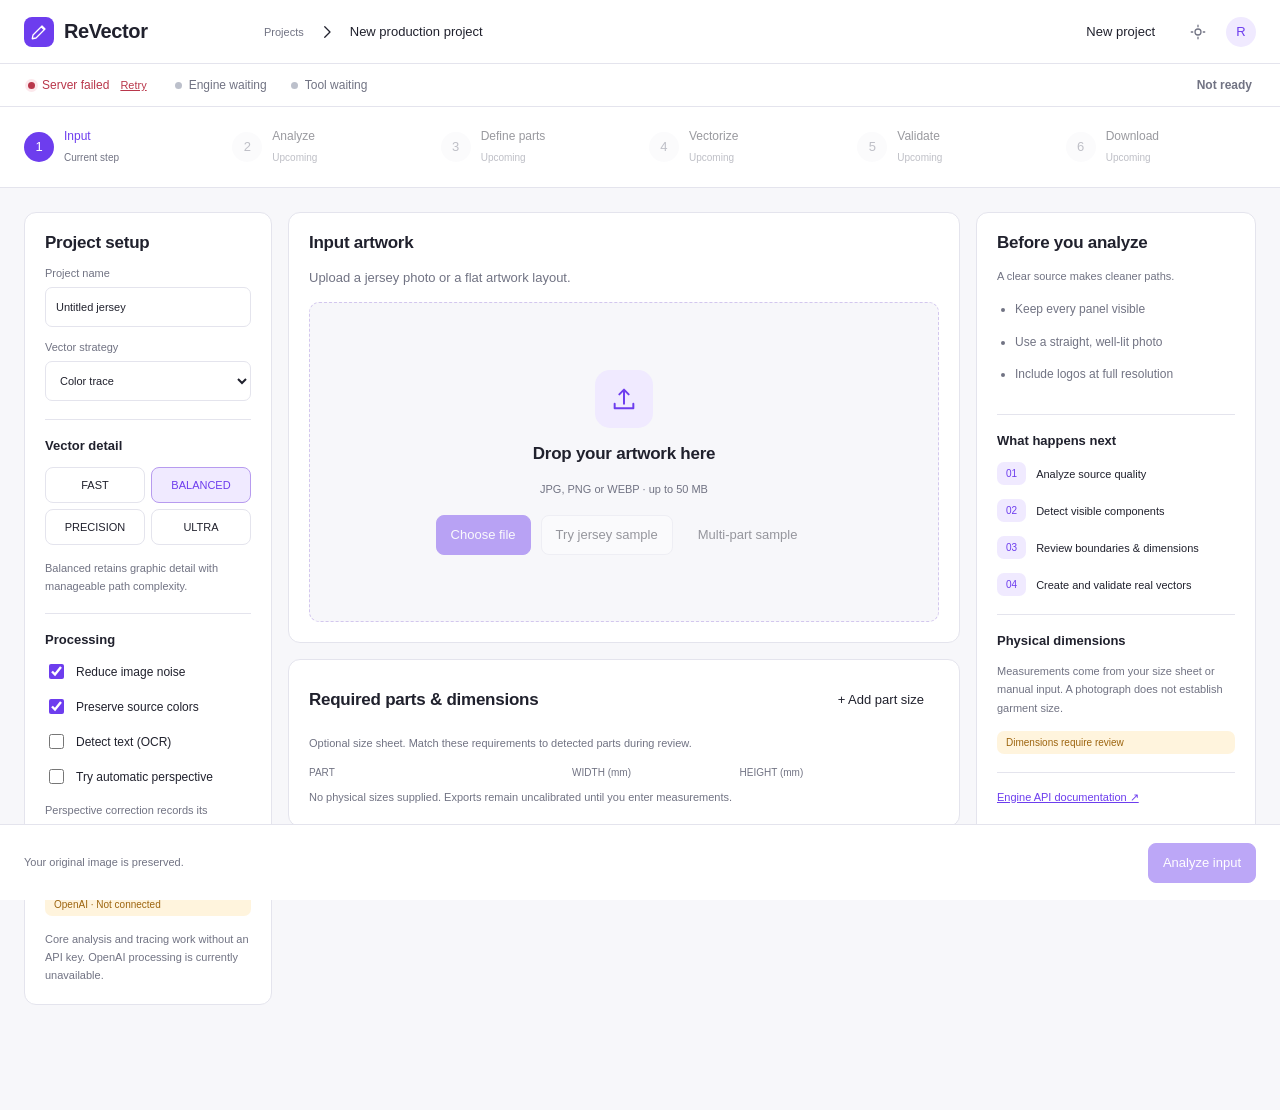
==== commit f1e0bca4: "Prepare Railway deployment and measured Server Engine Tool readiness indicators" ====
--- a/app/web/index.html
+++ b/app/web/index.html
@@ -1080,42 +1080,94 @@
   }
 }
 
-.connection-notice {
-  margin: 0 28px 18px;
-  padding: 18px 22px;
+.connection-status {
   display: flex;
   align-items: center;
   justify-content: space-between;
-  gap: 20px;
-  background: var(--amber-soft);
-  border: 1px solid #ead9b5;
-  border-radius: 12px;
-}
-.connection-notice p {
-  margin: 7px 0 0;
+  gap: 12px;
+  padding: 10px 28px;
+  background: white;
+  border-bottom: 1px solid var(--border);
+  font-size: 12px;
+}
+.connection-segments {
+  display: flex;
+  flex-wrap: wrap;
+  align-items: center;
+  gap: 24px;
+}
+.connection-segment {
+  display: flex;
+  align-items: center;
+  gap: 7px;
   color: var(--muted);
-  font-size: 12px;
-  line-height: 1.6;
-}
-.connection-actions {
-  display: flex;
-  gap: 12px;
+}
+.status-light {
+  width: 7px;
+  height: 7px;
   flex-shrink: 0;
-  align-items: center;
-}
-.engine-link {
-  color: var(--brand);
+  border-radius: 50%;
+  background: #bcc0cb;
+}
+.connection-segment.connected {
+  color: var(--green);
+}
+.connection-segment.connected .status-light {
+  background: var(--green);
+  box-shadow: 0 0 0 3px var(--green-soft);
+}
+.connection-segment.failed {
+  color: var(--red);
+}
+.connection-segment.failed .status-light {
+  background: var(--red);
+  box-shadow: 0 0 0 3px #fce8ec;
+}
+.connection-segment.pending .status-light {
+  background: var(--brand);
+  animation: connection-pulse 1s ease-in-out infinite;
+}
+.connection-retry {
+  border: 0;
+  padding: 2px 4px;
+  background: transparent;
+  color: var(--red);
+  text-decoration: underline;
+  font-size: 11px;
+}
+.connection-summary {
+  color: var(--muted);
   font-weight: 600;
   white-space: nowrap;
 }
-@media (max-width: 900px) {
-  .connection-notice {
-    margin: 0 12px 12px;
+.connection-summary.ready {
+  color: var(--green);
+}
+@keyframes connection-pulse {
+  50% {
+    opacity: 0.25;
+  }
+}
+@media (prefers-reduced-motion: reduce) {
+  .connection-segment.pending .status-light {
+    animation: none;
+  }
+}
+@media (max-width: 600px) {
+  .connection-status {
+    padding: 10px 12px;
     align-items: flex-start;
-    flex-direction: column;
-  }
-  .connection-actions {
+    font-size: 10px;
+  }
+  .connection-segments {
+    gap: 8px 12px;
+  }
+  .connection-segment {
+    gap: 5px;
     flex-wrap: wrap;
+  }
+  .connection-retry {
+    font-size: 10px;
   }
 }
 
@@ -1123,7 +1175,7 @@
 
   </head>
   <body>
-    <div id="app"><header class="topbar"><div class="brand"><span class="brand-mark"><svg class="icon" viewBox="0 0 24 24" aria-hidden="true"><path d="m4 16-1 5 5-1L20 8l-4-4L4 16Zm11-11 4 4"/></svg></span><h1>ReVector</h1></div><div class="breadcrumb"><span class="muted small">Projects</span><svg class="icon" viewBox="0 0 24 24" aria-hidden="true"><path d="m9 5 7 7-7 7"/></svg><span class="project-name">New production project</span></div><div class="right"><span class="badge warning">Engine unavailable</span><button class="quiet" data-action="new-project"  >New project</button><a class="icon-button muted" href="/docs" target="_blank" aria-label="API documentation"><svg class="icon" viewBox="0 0 24 24" aria-hidden="true"><path d="M12 8a4 4 0 1 0 0 8 4 4 0 0 0 0-8M3 12h2m14 0h2M12 3v2m0 14v2"/></svg></a><span class="avatar">R</span></div></header><nav class="stepper" aria-label="Processing workflow"><button class="step active" data-action="navigate" data-step="0" ><span class="step-number">1</span><span><strong>Input</strong><small>Current step</small></span></button><button class="step " data-action="navigate" data-step="1" disabled><span class="step-number">2</span><span><strong>Analyze</strong><small>Upcoming</small></span></button><button class="step " data-action="navigate" data-step="2" disabled><span class="step-number">3</span><span><strong>Define parts</strong><small>Upcoming</small></span></button><button class="step " data-action="navigate" data-step="3" disabled><span class="step-number">4</span><span><strong>Vectorize</strong><small>Upcoming</small></span></button><button class="step " data-action="navigate" data-step="4" disabled><span class="step-number">5</span><span><strong>Validate</strong><small>Upcoming</small></span></button><button class="step " data-action="navigate" data-step="5" disabled><span class="step-number">6</span><span><strong>Download</strong><small>Upcoming</small></span></button></nav><section class="connection-notice" role="status"><div><strong>Workspace preview · Engine not connected</strong><p>This preview displays the interface. Upload, vectorization and exports require the running ReVector server.</p><p>In your project folder, run <code>docker compose up --build</code>, then open the workspace at your server address.</p></div><div class="connection-actions"><a class="engine-link" href="http://localhost:8000/" target="_blank" rel="noopener">Open local workspace ↗</a><button class="" data-action="retry-connection"  >Retry connection</button></div></section><div class="workspace"><aside class="card sidebar stack"><h2>Project setup</h2><div class="project-form stack"><label>Project name<input name="project-name" type="text" value="Untitled jersey"  ></label><label>Vector strategy<select name="vector-mode" ><option value="color" selected>Color trace</option><option value="precision" >Precision shapes</option><option value="mono" >Single-color logo</option><option value="reconstruction" >Layer reconstruction</option></select></label></div><div class="divider"></div><h3>Vector detail</h3><div class="presets"><button class="" data-action="preset"  data-value="FAST">FAST</button><button class="selected" data-action="preset"  data-value="BALANCED">BALANCED</button><button class="" data-action="preset"  data-value="PRECISION">PRECISION</button><button class="" data-action="preset"  data-value="ULTRA">ULTRA</button></div><p class="small muted">Balanced retains graphic detail with manageable path complexity.</p><div class="settings-detail stack"><div class="divider"></div><h3>Processing</h3><label class="checkbox"><input type="checkbox" name="noise" checked >Reduce image noise</label><label class="checkbox"><input type="checkbox" name="colors" checked >Preserve source colors</label><label class="checkbox"><input type="checkbox" name="ocr"  >Detect text (OCR)</label><label class="checkbox"><input type="checkbox" name="perspective"  >Try automatic perspective</label><p class="small muted">Perspective correction records its transform. You can mark four corners manually.</p><div class="divider"></div><span class="badge warning">OpenAI · Not connected</span><p class="small muted">Core analysis and tracing work without an API key. OpenAI processing is currently unavailable.</p></div></aside><main class="main-column"><section class="card stack"><h2>Input artwork</h2><p class="muted">Upload a jersey photo or a flat artwork layout.</p><div class="dropzone" id="dropzone"><div class="upload-icon"><svg class="icon" viewBox="0 0 24 24" aria-hidden="true"><path d="M12 16V4m-4 4 4-4 4 4M4 16v4h16v-4"/></svg></div><h2>Drop your artwork here</h2><p class="small muted">JPG, PNG or WEBP · up to 50 MB</p><div class="row"><button class="primary" data-action="upload" disabled >Choose file</button><button class="" data-action="sample" disabled >Try jersey sample</button><button class="quiet" data-action="sample-layout" disabled >Multi-part sample</button></div></div></section><section class="card stack"><div class="row between"><h2>Required parts & dimensions</h2><button class="quiet" data-action="add-requirement"  >+ Add part size</button></div><p class="small muted">Optional size sheet. Match these requirements to detected parts during review.</p><div class="requirements"><div class="requirement requirements-head"><span>PART</span><span>WIDTH (mm)</span><span>HEIGHT (mm)</span><span></span></div><p class="muted small">No physical sizes supplied. Exports remain uncalibrated until you enter measurements.</p></div></section></main><aside class="card inspector stack"><h2>Before you analyze</h2><p class="small muted">A clear source makes cleaner paths.</p><ul class="tips"><li>Keep every panel visible</li><li>Use a straight, well-lit photo</li><li>Include logos at full resolution</li></ul><div class="divider"></div><h3>What happens next</h3><div class="row"><span class="badge purple">01</span><span class="small">Analyze source quality</span></div><div class="row"><span class="badge purple">02</span><span class="small">Detect visible components</span></div><div class="row"><span class="badge purple">03</span><span class="small">Review boundaries & dimensions</span></div><div class="row"><span class="badge purple">04</span><span class="small">Create and validate real vectors</span></div><div class="divider"></div><h3>Physical dimensions</h3><p class="small muted">Measurements come from your size sheet or manual input. A photograph does not establish garment size.</p><span class="badge warning">Dimensions require review</span><div class="divider"></div><a class="small" href="/docs" target="_blank" rel="noopener">Engine API documentation ↗</a></aside></div><footer class="bottom-bar"><p class="small muted">Your original image is preserved.</p><div class="actions"><button class="primary" data-action="analyze" disabled >Analyze input</button></div></footer></div>
+    <div id="app"><header class="topbar"><div class="brand"><span class="brand-mark"><svg class="icon" viewBox="0 0 24 24" aria-hidden="true"><path d="m4 16-1 5 5-1L20 8l-4-4L4 16Zm11-11 4 4"/></svg></span><h1>ReVector</h1></div><div class="breadcrumb"><span class="muted small">Projects</span><svg class="icon" viewBox="0 0 24 24" aria-hidden="true"><path d="m9 5 7 7-7 7"/></svg><span class="project-name">New production project</span></div><div class="right"><button class="quiet" data-action="new-project"  >New project</button><a class="icon-button muted" href="/docs" target="_blank" aria-label="API documentation"><svg class="icon" viewBox="0 0 24 24" aria-hidden="true"><path d="M12 8a4 4 0 1 0 0 8 4 4 0 0 0 0-8M3 12h2m14 0h2M12 3v2m0 14v2"/></svg></a><span class="avatar">R</span></div></header><section class="connection-status" aria-label="Connection status" role="status"><div class="connection-segments"><div class="connection-segment pending" data-connection="server"><span class="status-light" aria-hidden="true"></span><span>Server connecting</span></div><div class="connection-segment pending" data-connection="engine"><span class="status-light" aria-hidden="true"></span><span>Engine connecting</span></div><div class="connection-segment pending" data-connection="tool"><span class="status-light" aria-hidden="true"></span><span>Tool connecting</span></div></div><span class="connection-summary ">Connecting…</span></section><nav class="stepper" aria-label="Processing workflow"><button class="step active" data-action="navigate" data-step="0" ><span class="step-number">1</span><span><strong>Input</strong><small>Current step</small></span></button><button class="step " data-action="navigate" data-step="1" disabled><span class="step-number">2</span><span><strong>Analyze</strong><small>Upcoming</small></span></button><button class="step " data-action="navigate" data-step="2" disabled><span class="step-number">3</span><span><strong>Define parts</strong><small>Upcoming</small></span></button><button class="step " data-action="navigate" data-step="3" disabled><span class="step-number">4</span><span><strong>Vectorize</strong><small>Upcoming</small></span></button><button class="step " data-action="navigate" data-step="4" disabled><span class="step-number">5</span><span><strong>Validate</strong><small>Upcoming</small></span></button><button class="step " data-action="navigate" data-step="5" disabled><span class="step-number">6</span><span><strong>Download</strong><small>Upcoming</small></span></button></nav><div class="workspace"><aside class="card sidebar stack"><h2>Project setup</h2><div class="project-form stack"><label>Project name<input name="project-name" type="text" value="Untitled jersey"  ></label><label>Vector strategy<select name="vector-mode" ><option value="color" selected>Color trace</option><option value="precision" >Precision shapes</option><option value="mono" >Single-color logo</option><option value="reconstruction" >Layer reconstruction</option></select></label></div><div class="divider"></div><h3>Vector detail</h3><div class="presets"><button class="" data-action="preset"  data-value="FAST">FAST</button><button class="selected" data-action="preset"  data-value="BALANCED">BALANCED</button><button class="" data-action="preset"  data-value="PRECISION">PRECISION</button><button class="" data-action="preset"  data-value="ULTRA">ULTRA</button></div><p class="small muted">Balanced retains graphic detail with manageable path complexity.</p><div class="settings-detail stack"><div class="divider"></div><h3>Processing</h3><label class="checkbox"><input type="checkbox" name="noise" checked >Reduce image noise</label><label class="checkbox"><input type="checkbox" name="colors" checked >Preserve source colors</label><label class="checkbox"><input type="checkbox" name="ocr"  >Detect text (OCR)</label><label class="checkbox"><input type="checkbox" name="perspective"  >Try automatic perspective</label><p class="small muted">Perspective correction records its transform. You can mark four corners manually.</p><div class="divider"></div><span class="badge warning">OpenAI · Not connected</span><p class="small muted">Core analysis and tracing work without an API key. OpenAI processing is currently unavailable.</p></div></aside><main class="main-column"><section class="card stack"><h2>Input artwork</h2><p class="muted">Upload a jersey photo or a flat artwork layout.</p><div class="dropzone" id="dropzone"><div class="upload-icon"><svg class="icon" viewBox="0 0 24 24" aria-hidden="true"><path d="M12 16V4m-4 4 4-4 4 4M4 16v4h16v-4"/></svg></div><h2>Drop your artwork here</h2><p class="small muted">JPG, PNG or WEBP · up to 50 MB</p><div class="row"><button class="primary" data-action="upload" disabled >Choose file</button><button class="" data-action="sample" disabled >Try jersey sample</button><button class="quiet" data-action="sample-layout" disabled >Multi-part sample</button></div></div></section><section class="card stack"><div class="row between"><h2>Required parts & dimensions</h2><button class="quiet" data-action="add-requirement"  >+ Add part size</button></div><p class="small muted">Optional size sheet. Match these requirements to detected parts during review.</p><div class="requirements"><div class="requirement requirements-head"><span>PART</span><span>WIDTH (mm)</span><span>HEIGHT (mm)</span><span></span></div><p class="muted small">No physical sizes supplied. Exports remain uncalibrated until you enter measurements.</p></div></section></main><aside class="card inspector stack"><h2>Before you analyze</h2><p class="small muted">A clear source makes cleaner paths.</p><ul class="tips"><li>Keep every panel visible</li><li>Use a straight, well-lit photo</li><li>Include logos at full resolution</li></ul><div class="divider"></div><h3>What happens next</h3><div class="row"><span class="badge purple">01</span><span class="small">Analyze source quality</span></div><div class="row"><span class="badge purple">02</span><span class="small">Detect visible components</span></div><div class="row"><span class="badge purple">03</span><span class="small">Review boundaries & dimensions</span></div><div class="row"><span class="badge purple">04</span><span class="small">Create and validate real vectors</span></div><div class="divider"></div><h3>Physical dimensions</h3><p class="small muted">Measurements come from your size sheet or manual input. A photograph does not establish garment size.</p><span class="badge warning">Dimensions require review</span><div class="divider"></div><a class="small" href="/docs" target="_blank" rel="noopener">Engine API documentation ↗</a></aside></div><footer class="bottom-bar"><p class="small muted">Your original image is preserved.</p><div class="actions"><button class="primary" data-action="analyze" disabled >Analyze input</button></div></footer></div>
     <input
       id="file-input"
       type="file"
@@ -1181,6 +1233,8 @@
     error: null,
     health: null,
     connecting: true,
+    connections: { server: "pending", engine: "pending", tool: "pending" },
+    connectionMessage: "",
     selectedExports: /* @__PURE__ */ new Set(),
     format: "svg",
     draw: null,
@@ -1373,12 +1427,25 @@
     }
     return `<footer class="bottom-bar"><p class="small muted">${title}</p><div class="actions">${state.busy ? `<span class="small muted">${escape(state.operation)}\u2026</span><button data-action="cancel">Cancel</button>` : `${state.step > 0 ? btn("Back", "back", "") : ""}${btn(cta, action, "primary", disabled)}`}</div></footer>`;
   }
-  function connectionNotice() {
-    return `<section class="connection-notice" role="status"><div><strong>Workspace preview \xB7 Engine not connected</strong><p>This preview displays the interface. Upload, vectorization and exports require the running ReVector server.</p><p>In your project folder, run <code>docker compose up --build</code>, then open the workspace at your server address.</p></div><div class="connection-actions"><a class="engine-link" href="http://localhost:8000/" target="_blank" rel="noopener">Open local workspace \u2197</a>${btn("Retry connection", "retry-connection", "")}</div></section>`;
+  function connectionStatus() {
+    const allReady = Object.values(state.connections).every(
+      (status) => status === "connected"
+    );
+    return `<section class="connection-status" aria-label="Connection status" role="status"><div class="connection-segments">${[
+      "server",
+      "engine",
+      "tool"
+    ].map((key) => {
+      const status = state.connections[key];
+      const text = status === "connected" ? `${label(key)} connected` : status === "failed" ? `${label(key)} failed` : status === "waiting" ? `${label(key)} waiting` : `${label(key)} connecting`;
+      return `<div class="connection-segment ${status}" data-connection="${key}"><span class="status-light" aria-hidden="true"></span><span>${text}</span>${status === "failed" ? btn("Retry", "retry-connection", "connection-retry", false, `data-segment="${key}" aria-label="Retry ${key} connection"`) : ""}</div>`;
+    }).join(
+      ""
+    )}</div><span class="connection-summary ${allReady ? "ready" : ""}">${allReady ? "Ready" : state.connecting ? "Connecting\u2026" : "Not ready"}</span></section>`;
   }
   function render() {
     const p = state.project, max = highestStep();
-    app.innerHTML = `<header class="topbar"><div class="brand"><span class="brand-mark">${icon("pen")}</span><h1>ReVector</h1></div><div class="breadcrumb"><span class="muted small">Projects</span>${icon("chevron")}<span class="project-name">${escape(p?.name || "New production project")}</span></div><div class="right">${badge(state.health ? "Engine connected" : state.connecting ? "Connecting to engine" : "Engine unavailable", state.health ? "success" : "warning")}${btn("New project", "new-project", "quiet")}<a class="icon-button muted" href="/docs" target="_blank" aria-label="API documentation">${icon("settings")}</a><span class="avatar">R</span></div></header><nav class="stepper" aria-label="Processing workflow">${stages.map((s, i) => `<button class="step ${state.step === i ? "active" : i < state.step ? "complete" : ""}" data-action="navigate" data-step="${i}" ${state.busy || i > max ? "disabled" : ""}><span class="step-number">${i < state.step ? icon("check") : i + 1}</span><span><strong>${s}</strong><small>${state.step === i ? "Current step" : i < state.step ? "Complete" : "Upcoming"}</small></span></button>`).join("")}</nav>${!state.health && !state.connecting ? connectionNotice() : ""}${state.busy ? `<div class="busy-banner" role="status"><span class="spinner"></span>${escape(state.operation || "Working")}\u2026 ${state.job ? '<span class="small">Background job \xB7 ' + escape(state.job.status) + "</span>" : ""}</div>` : ""}${state.error ? `<div class="status-error" role="alert"><strong>${escape(state.error.code)}</strong><span>${escape(state.error.message)}</span><button data-action="dismiss-error" class="quiet">Dismiss</button></div>` : ""}<div class="workspace">${state.step < 2 ? settingsPanel() : partsPanel()}${state.step === 0 ? inputMain() : state.step === 1 ? analysisMain() : state.step === 2 ? definitionMain() : state.step === 5 ? downloadsMain() : reviewMain()}${state.step < 2 ? inputInspector() : state.step === 2 ? partInspector() : state.step === 5 ? exportInspector() : validationInspector()}</div>${footer()}`;
+    app.innerHTML = `<header class="topbar"><div class="brand"><span class="brand-mark">${icon("pen")}</span><h1>ReVector</h1></div><div class="breadcrumb"><span class="muted small">Projects</span>${icon("chevron")}<span class="project-name">${escape(p?.name || "New production project")}</span></div><div class="right">${btn("New project", "new-project", "quiet")}<a class="icon-button muted" href="/docs" target="_blank" aria-label="API documentation">${icon("settings")}</a><span class="avatar">R</span></div></header>${connectionStatus()}<nav class="stepper" aria-label="Processing workflow">${stages.map((s, i) => `<button class="step ${state.step === i ? "active" : i < state.step ? "complete" : ""}" data-action="navigate" data-step="${i}" ${state.busy || i > max ? "disabled" : ""}><span class="step-number">${i < state.step ? icon("check") : i + 1}</span><span><strong>${s}</strong><small>${state.step === i ? "Current step" : i < state.step ? "Complete" : "Upcoming"}</small></span></button>`).join("")}</nav>${state.busy ? `<div class="busy-banner" role="status"><span class="spinner"></span>${escape(state.operation || "Working")}\u2026 ${state.job ? '<span class="small">Background job \xB7 ' + escape(state.job.status) + "</span>" : ""}</div>` : ""}${state.error ? `<div class="status-error" role="alert"><strong>${escape(state.error.code)}</strong><span>${escape(state.error.message)}</span><button data-action="dismiss-error" class="quiet">Dismiss</button></div>` : ""}<div class="workspace">${state.step < 2 ? settingsPanel() : partsPanel()}${state.step === 0 ? inputMain() : state.step === 1 ? analysisMain() : state.step === 2 ? definitionMain() : state.step === 5 ? downloadsMain() : reviewMain()}${state.step < 2 ? inputInspector() : state.step === 2 ? partInspector() : state.step === 5 ? exportInspector() : validationInspector()}</div>${footer()}`;
     bindCanvas();
     if ([3, 4].includes(state.step) && !state.busy && state.view !== "paths")
       loadVector();
@@ -1477,12 +1544,13 @@
     const controller = new AbortController();
     const timeout = setTimeout(
       () => controller.abort(),
-      path === "/health" ? 5e3 : 3e4
+      path.startsWith("/health") ? 5e3 : 3e4
     );
     let response;
+    let data;
     try {
       response = await fetch(
-        path === "/health" || path.startsWith(API + "/") ? path : API + path,
+        path.startsWith("/health") || path.startsWith(API + "/") ? path : API + path,
         {
           ...options,
           signal: options.signal || controller.signal,
@@ -1492,15 +1560,19 @@
           }
         }
       );
+      data = await response.json().catch((error) => {
+        if (controller.signal.aborted) throw error;
+        return null;
+      });
     } finally {
       clearTimeout(timeout);
     }
-    const data = await response.json().catch(() => null);
     if (!response.ok) {
       const error = new Error(
         data?.error?.message || data?.detail?.[0]?.msg || data?.detail || `Request failed (${response.status})`
       );
       error.code = data?.error?.code || `HTTP_${response.status}`;
+      error.data = data;
       throw error;
     }
     return data;
@@ -2065,21 +2137,44 @@
     if (boot.running) return;
     boot.running = true;
     state.connecting = true;
+    state.health = null;
+    state.connections = { server: "pending", engine: "pending", tool: "pending" };
+    state.connectionMessage = "";
     render();
     try {
       if (location.protocol === "file:" || location.origin === "null") {
-        throw new Error("A downloaded HTML preview has no engine server.");
+        throw new Error("The server could not be reached from this preview.");
       }
-      state.health = await request("/health");
-      if (state.health?.engine !== "ReVector" || state.health?.status !== "ok") {
-        throw new Error("This address is not serving ReVector Engine.");
+      const server = await request("/health");
+      if (server?.engine !== "ReVector" || server?.status !== "ok") {
+        throw new Error("ReVector server did not respond.");
       }
+      state.connections.server = "connected";
+      render();
+      let report;
+      try {
+        report = await request("/health/ready");
+      } catch (error) {
+        if (!error.data?.segments) throw error;
+        report = error.data;
+      }
+      if (report?.engine !== "ReVector" || !report.segments) {
+        throw new Error("The engine readiness check did not respond.");
+      }
+      for (const key of ["engine", "tool"]) {
+        state.connections[key] = report.segments[key]?.status === "connected" ? "connected" : "failed";
+      }
+      if (Object.values(state.connections).some((status) => status !== "connected")) {
+        state.connectionMessage = state.connections.engine === "failed" ? "Engine checks failed." : "Tool checks failed.";
+        return;
+      }
+      state.health = report;
       let saved;
       try {
         saved = localStorage.getItem("revector.project");
       } catch {
       }
-      if (saved) {
+      if (saved && !state.project) {
         try {
           state.project = { project_id: saved };
           await refresh();
@@ -2094,14 +2189,23 @@
         }
       }
     } catch (error) {
-      state.health = null;
+      const failed = state.connections.server !== "connected" ? "server" : "engine";
+      state.connections[failed] = "failed";
+      if (failed === "server") {
+        state.connections.engine = "waiting";
+        state.connections.tool = "waiting";
+      } else {
+        state.connections.tool = "waiting";
+      }
+      state.connectionMessage = failed === "server" ? "Server connection failed." : "Engine connection failed.";
     } finally {
       state.connecting = false;
       boot.running = false;
+      render();
     }
-    render();
-  }
-  boot();
+  }
+  if (globalThis.REVECTOR_PRERENDER) render();
+  else boot();
 })();
 
 </script>
